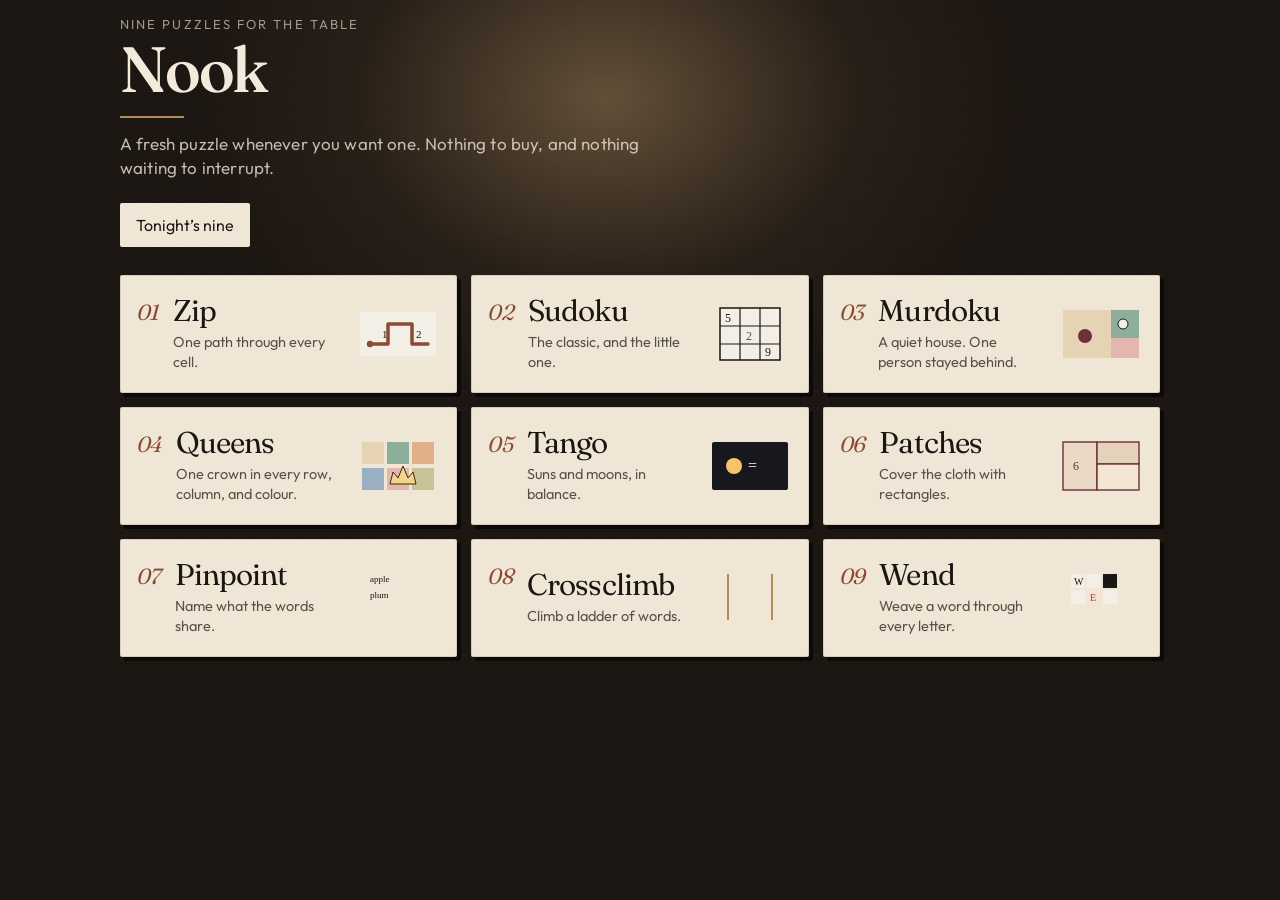
==== dev.html @ 35f4242f "Add Nook, nine puzzles on one page with nothing to buy. A family set made to replace ad-ridden games" ====
<!DOCTYPE html>
<html lang="en">
<head>
<meta charset="utf-8">
<meta name="viewport" content="width=device-width, initial-scale=1, viewport-fit=cover">
<meta name="theme-color" content="#1c1612">
<title>Nook</title>
<link rel="preconnect" href="https://fonts.googleapis.com">
<link rel="preconnect" href="https://fonts.gstatic.com" crossorigin>
<link href="https://fonts.googleapis.com/css2?family=Fraunces:ital,opsz,wght@0,9..144,500;0,9..144,620;1,9..144,500&family=Outfit:wght@380;500;640&display=swap" rel="stylesheet">
<link rel="stylesheet" href="ui/app.css">
</head>
<body>
<div id="app"></div>
<script src="engines/rng.js"></script>
<script src="engines/zip.js"></script>
<script src="engines/queens.js"></script>
<script src="engines/tango.js"></script>
<script src="engines/sudoku.js"></script>
<script src="engines/patches.js"></script>
<script src="engines/murdoku.js"></script>
<script src="engines/pinpoint.js"></script>
<script src="engines/crossclimb.js"></script>
<script src="engines/wend.js"></script>
<script src="ui/app.js"></script>
</body>
</html>
---- ui/app.css ----
:root {
  --ink: #1c1612;
  --paper: #efe6d6;
  --paper-2: #f4efe6;
  --brass: #b08d57;
  --copper: #8c4a32;
  --moss: #3e5c50;
  --wine: #6d3038;
  --rose: #9a3b32;
  --night: #16181e;
  --moon: #d9d6ea;
  --sun: #f0b45a;
  --lead: #1a1614;
  --cream: #f3eadc;
  --line: rgba(243, 234, 220, 0.28);
  --serif: Fraunces, "Iowan Old Style", Palatino, Georgia, serif;
  --sans: Outfit, "Avenir Next", "Segoe UI", sans-serif;
  color-scheme: dark;
}

* { box-sizing: border-box; }
html, body { margin: 0; min-height: 100%; }
body {
  background: var(--ink);
  color: var(--cream);
  font-family: var(--sans);
  font-weight: 380;
  letter-spacing: 0.01em;
}
body::before {
  content: "";
  position: fixed;
  inset: 0;
  pointer-events: none;
  opacity: 0.18;
  background-image: radial-gradient(rgba(243, 234, 220, 0.14) 0.6px, transparent 0.6px);
  background-size: 3px 3px;
}
button, summary { font: inherit; color: inherit; }
button {
  background: transparent;
  border: 0;
  cursor: pointer;
  min-height: 44px;
}
button:focus-visible, summary:focus-visible, .card:focus-visible {
  outline: 2px solid var(--brass);
  outline-offset: 3px;
}
#app { position: relative; z-index: 1; min-height: 100dvh; }

.home, .play, .summary {
  width: min(1080px, 100%);
  margin: 0 auto;
  padding: calc(28px + env(safe-area-inset-top)) 20px calc(28px + env(safe-area-inset-bottom));
}
.eyebrow {
  margin: 0 0 8px;
  font-size: 13px;
  letter-spacing: 0.16em;
  text-transform: uppercase;
  color: rgba(243, 234, 220, 0.62);
}
h1 {
  margin: 0;
  font-family: var(--serif);
  font-weight: 560;
  font-size: clamp(56px, 10vw, 92px);
  letter-spacing: -0.035em;
  line-height: 0.9;
}
.home { position: relative; }
.home::before {
  content: "";
  position: absolute;
  z-index: -1;
  top: -40px;
  left: 8%;
  width: 78%;
  height: 380px;
  pointer-events: none;
  height: 460px;
  background: radial-gradient(ellipse at 50% 30%, rgba(232, 190, 130, 0.34), rgba(176, 141, 87, 0.08) 42%, transparent 70%);
}
.home h1::after {
  content: "";
  display: block;
  width: 64px;
  height: 2px;
  margin-top: 18px;
  background: var(--brass);
}
.lede {
  max-width: 36rem;
  margin: 14px 0 0;
  font-size: 17px;
  line-height: 1.45;
  color: rgba(243, 234, 220, 0.78);
}
.table-actions { display: flex; gap: 10px; margin: 22px 0 8px; flex-wrap: wrap; }
.solid, .ghost {
  min-height: 44px;
  padding: 0 16px;
  border-radius: 2px;
}
.solid { background: var(--paper); color: var(--ink); }
.ghost { border: 1px solid var(--line); }

.cards {
  display: grid;
  gap: 14px;
  margin-top: 28px;
}
.card {
  display: grid;
  grid-template-columns: auto 1fr 88px;
  gap: 4px 14px;
  align-items: center;
  text-align: left;
  background: var(--paper);
  color: var(--ink);
  border: 1px solid rgba(28, 22, 18, 0.12);
  border-radius: 2px;
  box-shadow: 4px 4px 0 #0c0a08;
  padding: 16px 14px 16px 16px;
  min-height: 118px;
}
.card .idx {
  font-family: var(--serif);
  font-style: italic;
  font-size: 22px;
  color: var(--copper);
  letter-spacing: -0.03em;
  align-self: start;
  margin-top: 6px;
}
.card-copy { min-width: 0; }
.card .mini { width: 88px; height: 64px; }
.card-name {
  display: block;
  font-family: var(--serif);
  font-size: 30px;
  letter-spacing: -0.03em;
  line-height: 1;
}
.card-tag {
  display: block;
  margin-top: 6px;
  color: rgba(28, 22, 18, 0.72);
  font-size: 14.5px;
  line-height: 1.35;
}
.card:active { transform: translate(3px, 3px); box-shadow: 1px 1px 0 #0c0a08; }
@media (hover: hover) {
  .card:hover { transform: translate(3px, 3px); box-shadow: 1px 1px 0 #0c0a08; }
}
@media (min-width: 760px) {
  .cards { grid-template-columns: 1fr 1fr; }
}
@media (min-width: 900px) {
  .cards { grid-template-columns: 1fr 1fr 1fr; }
}

.mini-svg { width: 88px; height: 64px; display: block; }

.bar {
  display: grid;
  grid-template-columns: auto 1fr auto;
  gap: 8px 12px;
  align-items: center;
}
.back {
  grid-column: 1;
  grid-row: 1;
  padding: 0 2px;
  letter-spacing: 0.04em;
}
.titles { grid-column: 2; grid-row: 1; min-width: 0; }
.titles h1 { font-size: clamp(32px, 6vw, 44px); }
.status {
  margin: 4px 0 0;
  min-height: 1.3em;
  color: rgba(243, 234, 220, 0.78);
  font-size: 15px;
}
.clock {
  grid-column: 3;
  grid-row: 1;
  text-align: right;
  font-variant-numeric: tabular-nums;
  font-size: 18px;
}
.clock small {
  display: block;
  color: rgba(243, 234, 220, 0.55);
  font-size: 12px;
  letter-spacing: 0.08em;
  text-transform: uppercase;
}
.switch {
  grid-column: 1 / 3;
  grid-row: 2;
  display: flex;
  flex-wrap: wrap;
  gap: 2px;
  justify-content: flex-start;
  background: #2a241e;
  padding: 3px;
  border-radius: 999px;
  width: fit-content;
  max-width: 100%;
}
.diff-label {
  align-self: center;
  padding: 0 10px 0 8px;
  font-size: 11px;
  letter-spacing: 0.14em;
  text-transform: uppercase;
  color: rgba(243, 234, 220, 0.62);
}
.switch button {
  min-height: 44px;
  padding: 0 14px;
  border-radius: 999px;
  color: var(--cream);
}
.switch button.on { background: var(--brass); color: var(--ink); }
.seed {
  grid-column: 3;
  grid-row: 2;
  justify-self: end;
  max-width: 42vw;
  overflow: hidden;
  text-overflow: ellipsis;
  white-space: nowrap;
  min-height: 36px;
  padding: 0 10px;
  border-radius: 999px;
  border: 1px solid var(--line);
  font-variant-numeric: tabular-nums;
  letter-spacing: 0.02em;
}

.stage {
  position: relative;
  display: flex;
  flex-direction: column;
  align-items: center;
  gap: 16px;
  margin-top: 18px;
}
.stage::before {
  content: "";
  position: absolute;
  top: 10px;
  left: 50%;
  width: min(92vw, 760px);
  height: min(78vw, 640px);
  transform: translateX(-50%);
  background: radial-gradient(ellipse at center, rgba(232, 190, 130, 0.22), transparent 68%);
  z-index: 0;
  pointer-events: none;
}
.board-wrap, .side { position: relative; z-index: 1; width: min(92vw, calc(100dvh - 250px), 680px); }
.board {
  --n: 6;
  width: 100%;
  aspect-ratio: 1;
  display: grid;
  grid-template-columns: repeat(var(--n), 1fr);
  grid-template-rows: repeat(var(--n), 1fr);
  position: relative;
  touch-action: none;
  user-select: none;
  container-type: inline-size;
  border-radius: 2px;
}
.cell {
  position: relative;
  display: flex;
  align-items: center;
  justify-content: center;
  min-width: 0;
  min-height: 0;
  font-family: var(--serif);
  font-size: 16px;
  font-size: calc(92cqi / var(--n) * 0.42);
  line-height: 1;
}
.board.zip {
  background: var(--paper-2);
  color: var(--ink);
  border: 3px solid var(--lead);
  box-shadow: 0 22px 48px rgba(0, 0, 0, 0.38);
}
.board.zip .cell { background: var(--paper-2); box-shadow: inset 0 0 0 1px rgba(28, 22, 18, 0.16); }
.board.zip .cell.on-path { background: #f6e3d6; }
.board.zip .cell.start { box-shadow: inset 0 0 0 2px var(--copper); }
.num {
  position: relative;
  z-index: 2;
  display: grid;
  place-items: center;
  width: 62%;
  aspect-ratio: 1;
  border-radius: 50%;
  background: radial-gradient(circle at 40% 35%, #fffaf2, var(--paper-2) 62%);
  box-shadow: 0 1px 0 rgba(28, 22, 18, 0.28), inset 0 0 0 1px rgba(140, 74, 50, 0.45);
  font-weight: 560;
  color: var(--ink);
}
.wall-e, .wall-s { position: absolute; background: var(--lead); z-index: 3; pointer-events: none; }
.wall-e { right: -2px; top: 0; width: 4px; height: 100%; }
.wall-s { left: 0; bottom: -2px; height: 4px; width: 100%; }
.trace { position: absolute; inset: 0; width: 100%; height: 100%; z-index: 1; pointer-events: none; overflow: visible; }

.board.queens { gap: 3px; padding: 3px; background: var(--lead); color: var(--ink); box-shadow: 0 22px 48px rgba(0, 0, 0, 0.38); }
.board.murdoku { gap: 0; padding: 4px; background: var(--lead); color: var(--ink); box-shadow: 0 22px 48px rgba(0, 0, 0, 0.38); }
.board.murdoku .cell.room-e { box-shadow: inset -3px 0 0 var(--lead); }
.board.murdoku .cell.room-s { box-shadow: inset 0 -3px 0 var(--lead); }
.board.murdoku .cell.room-e.room-s { box-shadow: inset -3px -3px 0 var(--lead); }
.crown { width: 70%; height: auto; }
.dot { width: 7px; height: 7px; border-radius: 50%; background: var(--lead); opacity: 0.55; }
.cell.bad { outline: 3px solid var(--rose); outline-offset: -4px; }
.cell.sel { box-shadow: inset 0 0 0 2px var(--ink); }

.board.tango {
  background: var(--night);
  gap: 0;
  color: var(--cream);
  box-shadow: 0 0 0 1px rgba(176, 141, 87, 0.55), 0 22px 48px rgba(0, 0, 0, 0.38);
}
.board.tango .cell {
  background: radial-gradient(circle at 50% 40%, #2a3142, #141820 70%);
  box-shadow: inset 0 0 0 1px rgba(243, 234, 220, 0.14);
}
.board.tango .cell.given { background: radial-gradient(circle at 50% 40%, #1c2433, #0e1118 72%); }
.sun, .moon { width: 72%; height: 72%; display: block; overflow: visible; }
.given .sun, .given .moon { opacity: 1; }
.edge {
  position: absolute;
  z-index: 2;
  width: 26px;
  height: 26px;
  display: grid;
  place-items: center;
  color: #1c1612;
  font-family: var(--serif);
  font-size: 16px;
  font-weight: 560;
  line-height: 1;
  pointer-events: none;
  background: #f3e6c4;
  color: #1c1612;
  border: 0;
  box-shadow: 0 1px 0 #0c0a08;
  border-radius: 50%;
}
.edge.e { right: 0; top: 50%; transform: translate(50%, -50%); }
.edge.s { left: 50%; bottom: 0; transform: translate(-50%, 50%); }

.board.sudoku { background: var(--paper-2); border: 2px solid var(--ink); color: var(--ink); box-shadow: 0 22px 48px rgba(0, 0, 0, 0.38); }
.board.sudoku .cell {
  background: var(--paper-2);
  color: var(--moss);
  box-shadow: inset -1px -1px 0 rgba(28, 22, 18, 0.16);
}
.board.sudoku .cell.given { color: var(--ink); font-weight: 560; }
.board.sudoku .cell.same { background: #e7efe9; }
.board.sudoku .cell.box-r { box-shadow: inset -2px -1px 0 var(--ink); }
.board.sudoku .cell.box-b { box-shadow: inset -1px -2px 0 var(--ink); }
.board.sudoku .cell.box-r.box-b { box-shadow: inset -2px -2px 0 var(--ink); }
.notes {
  display: grid;
  grid-template-columns: repeat(3, 1fr);
  width: 86%;
  height: 86%;
  font-family: var(--sans);
  font-size: calc(70cqi / var(--n) * 0.16);
  color: #8a8175;
}
.notes.six { grid-template-rows: 1fr 1fr; }
.notes i { font-style: normal; text-align: center; }
.pad { display: grid; grid-template-columns: repeat(5, 1fr); gap: 6px; }
.pad button {
  background: #322b24;
  color: var(--cream);
  border: 1px solid rgba(243, 234, 220, 0.28);
  border-radius: 2px;
  font-family: var(--serif);
  font-size: 22px;
  min-height: 48px;
}
.pad button.on, .pad button.armed { background: var(--paper); color: var(--ink); }
.pad button.done { opacity: 0.38; }
.pad button.tool { font-family: var(--sans); font-size: 13px; letter-spacing: 0.06em; text-transform: uppercase; }

.board.patches {
  background-color: #e6d7c2;
  background-image: repeating-linear-gradient(90deg, transparent 0 8px, rgba(90, 62, 40, 0.06) 8px 9px), repeating-linear-gradient(0deg, transparent 0 8px, rgba(90, 62, 40, 0.05) 8px 9px);
  gap: 0;
  padding: 0;
  color: var(--ink);
  border: 3px solid var(--lead);
  box-shadow: 0 22px 48px rgba(0, 0, 0, 0.38);
}
.board.patches .cell { background: transparent; box-shadow: inset 0 0 0 1px rgba(28, 22, 18, 0.1); }
.board.patches .cell.seam-e { box-shadow: inset -2px 0 0 var(--wine); }
.board.patches .cell.seam-s { box-shadow: inset 0 -2px 0 var(--wine); }
.board.patches .cell.seam-e.seam-s { box-shadow: inset -2px -2px 0 var(--wine); }
.stitch { color: var(--wine); font-weight: 560; display: flex; flex-direction: column; align-items: center; gap: 2px; position: relative; z-index: 1; }
.glyph { width: 18px; height: 14px; border: 1.6px solid var(--wine); }
.glyph.tall { width: 11px; height: 20px; }
.glyph.wide { width: 22px; height: 11px; }
.glyph.diamond { width: 12px; height: 12px; border: 0; background: var(--wine); transform: rotate(45deg); }
.cell.preview { background: rgba(109, 48, 56, 0.16); }
.board.shake { animation: shake 180ms ease; }
@keyframes shake {
  0%, 100% { transform: translateX(0); }
  25% { transform: translateX(-4px); }
  75% { transform: translateX(4px); }
}

.room-name {
  position: absolute;
  left: 6px;
  top: 6px;
  font-family: var(--sans);
  font-size: 12px;
  letter-spacing: 0.12em;
  text-transform: uppercase;
  color: var(--ink);
  background: rgba(244, 239, 230, 0.72);
  padding: 2px 5px;
  pointer-events: none;
  z-index: 1;
}
.furn {
  position: absolute;
  right: 5px;
  bottom: 5px;
  display: flex;
  flex-direction: column;
  align-items: center;
  gap: 2px;
  z-index: 1;
  pointer-events: none;
}
.furn em {
  font-style: normal;
  font-family: var(--sans);
  font-size: 10px;
  letter-spacing: 0.04em;
  color: rgba(28, 22, 18, 0.78);
}
.furn i { display: block; }
.furn.plant i { width: 16px; height: 16px; border-radius: 50% 50% 45% 45%; background: var(--moss); }
.furn.table i, .furn.bookshelf i { width: 22px; height: 12px; background: #6d513c; }
.furn.bookshelf i { height: 18px; background: repeating-linear-gradient(#6d513c 0 3px, #efe6d6 3px 4px); }
.furn.statue i { width: 0; height: 0; border-left: 8px solid transparent; border-right: 8px solid transparent; border-bottom: 14px solid #8d8478; }
.furn.chair i, .furn.stool i { width: 14px; height: 14px; border: 1.5px solid #6d513c; }
.furn.armchair i, .furn.sofa i { width: 26px; height: 14px; border-radius: 7px 7px 2px 2px; background: #7d5a49; }
.furn.rug i { width: 28px; height: 14px; background: repeating-linear-gradient(90deg, #8c4a32 0 3px, #e6c27a 3px 6px); }
.token {
  width: 58%;
  height: 58%;
  border-radius: 50%;
  display: flex;
  align-items: center;
  justify-content: center;
  background: var(--paper);
  color: var(--ink);
  border: 1.5px solid var(--ink);
  font-size: calc(70cqi / var(--n) * 0.28);
  position: relative;
  z-index: 1;
}
.token.victim { background: var(--wine); color: var(--cream); border-color: var(--wine); }
.token.on { box-shadow: 0 0 0 2px var(--brass); }
.token.culprit { box-shadow: 0 0 0 2px #e6c27a; }
.token.bad { box-shadow: 0 0 0 2px var(--rose); }
.cell.lit { outline: 1px solid var(--brass); outline-offset: -3px; }
.side { display: flex; flex-direction: column; gap: 8px; }
.roster { display: flex; flex-wrap: wrap; gap: 6px; }
.roster button {
  min-height: 40px;
  padding: 0 10px;
  border: 1px solid var(--line);
  border-radius: 999px;
}
.roster button.on { background: var(--paper); color: var(--ink); }
.slips { display: flex; flex-direction: column; gap: 6px; max-height: 220px; overflow: auto; }
.slip {
  margin: 0;
  padding: 8px 10px;
  background: var(--paper);
  color: var(--ink);
  border-radius: 2px;
  font-family: var(--serif);
  font-style: italic;
  font-size: 16px;
  line-height: 1.35;
}
.slip.on { box-shadow: inset 3px 0 0 var(--copper); }
@media (min-width: 900px) {
  .stage.with-side { display: grid; grid-template-columns: min(calc(100dvh - 250px), 680px) minmax(240px, 300px); justify-content: center; align-items: center; }
  .stage.with-side .board-wrap, .stage.with-side .side { width: auto; }
  .slips { max-height: min(calc(100dvh - 250px), 680px); }
}

.dock {
  width: min(92vw, calc(100dvh - 250px), 680px);
  margin: 16px auto 0;
  display: flex;
  gap: 8px;
}
.dock button {
  flex: 1;
  border: 1px solid var(--line);
  border-radius: 2px;
  letter-spacing: 0.04em;
}
.dock button[aria-pressed="true"] { background: var(--paper); color: var(--ink); border-color: var(--paper); }
.rules { width: min(92vw, 560px); margin: 14px auto 0; color: rgba(243, 234, 220, 0.72); }
.rules summary { cursor: pointer; letter-spacing: 0.08em; text-transform: uppercase; font-size: 12px; }
.rules p { font-size: 15px; line-height: 1.45; }
.toast {
  position: fixed;
  left: 50%;
  bottom: calc(18px + env(safe-area-inset-bottom));
  transform: translateX(-50%);
  background: var(--paper);
  color: var(--ink);
  padding: 10px 14px;
  border-radius: 2px;
  z-index: 5;
}
.summary ol { list-style: none; padding: 0; margin: 24px 0; max-width: 420px; }
.summary li {
  display: flex;
  justify-content: space-between;
  gap: 16px;
  padding: 12px 0;
  border-bottom: 1px solid var(--line);
  font-family: var(--serif);
  font-size: 28px;
}
.summary li span { font-family: var(--sans); font-variant-numeric: tabular-nums; font-size: 18px; align-self: center; }
.stage.solved .board { filter: saturate(1.04) brightness(1.05); }

.board.wend {
  background: #2a211c;
  color: var(--ink);
  gap: 4px;
  padding: 8px;
  border: 3px solid #3a2c24;
  box-shadow: 0 22px 48px rgba(0, 0, 0, 0.38), inset 0 0 0 1px rgba(176, 141, 87, 0.35);
}
.board.wend .cell {
  background:
    radial-gradient(circle at 30% 25%, rgba(255, 250, 242, 0.7), transparent 42%),
    var(--paper-2);
  border-radius: 2px;
  box-shadow: 1px 2px 0 rgba(12, 10, 8, 0.35);
}
.board.wend .cell.wall {
  background:
    repeating-linear-gradient(90deg, #241c17 0 7px, #1a1410 7px 8px);
  box-shadow: inset 0 0 0 1px rgba(0, 0, 0, 0.4);
}
.board.wend .cell.on-path { background: #f6e3d6; }
.board.wend .cell.locked { background: #e7efe9; }
.board.wend .letter { font-weight: 560; text-transform: uppercase; }
.board.wend .cell.locked .letter { color: var(--moss); }
.blanks {
  display: flex;
  flex-wrap: wrap;
  gap: 8px;
  justify-content: center;
  margin: 12px 0 0;
  padding: 0;
  list-style: none;
}
.blanks li {
  min-height: 36px;
  padding: 8px 10px;
  background: var(--paper);
  color: var(--ink);
  border-radius: 2px;
  letter-spacing: 0.18em;
  font-family: var(--serif);
}
.blanks li.in { letter-spacing: 0.08em; color: var(--moss); }

.sheet {
  width: min(92vw, 560px);
  margin: 0 auto;
}
.clues, .rungs { list-style: none; margin: 0; padding: 0; display: grid; gap: 8px; }
.clues li, .rung {
  display: flex;
  align-items: center;
  gap: 12px;
  min-height: 56px;
  padding: 8px 14px;
  background: var(--paper);
  color: var(--ink);
  border-radius: 2px;
  box-shadow: 4px 4px 0 #0c0a08;
}
.clues li span, .rung em {
  color: rgba(28, 22, 18, 0.62);
  font-style: italic;
  font-family: var(--serif);
}
.clues li { font-family: var(--serif); font-size: 28px; letter-spacing: -0.03em; }
.clues li.hid { color: rgba(28, 22, 18, 0.28); }
.guess, .ends { display: grid; gap: 8px; margin-top: 12px; }
.guess { grid-template-columns: 1fr auto; }
.sheet input {
  width: 100%;
  min-height: 48px;
  border: 0;
  border-radius: 2px;
  background: #fffaf2;
  color: var(--ink);
  font: 500 17px/1 var(--serif);
  padding: 0 12px;
}
.rung { padding: 8px; }
.rung label { flex: 1; display: grid; gap: 2px; min-width: 0; }
.rung input { text-transform: lowercase; letter-spacing: 0.22em; }
.rung em { font-size: 14px; letter-spacing: 0; }
.rung button {
  width: 48px;
  min-height: 48px;
  background: #2a241e;
  color: var(--cream);
  border-radius: 2px;
}
.rung.hit { box-shadow: inset 4px 0 0 var(--moss), 4px 4px 0 #0c0a08; }
.end-clue {
  margin: 0 0 10px;
  font-family: var(--serif);
  font-style: italic;
  font-size: 22px;
}
.sheet.shake { animation: shake 180ms ease; }
.stage.word { display: block; }

@media (max-width: 720px) {
  .switch { grid-column: 1 / -1; grid-row: 2; width: 100%; }
  .diff-label { display: none; }
  .switch button { flex: 1; padding: 0 8px; }
  .seed { grid-column: 1 / -1; grid-row: 3; justify-self: start; max-width: 100%; }
  .clues li { font-size: 22px; }
}

@media (pointer: coarse) {
  button { min-height: 48px; }
}

@media (min-width: 768px) and (max-width: 1180px) {
  .home, .play, .summary { padding-left: 28px; padding-right: 28px; }
  .home::before { height: 520px; left: 18%; width: 64%; }
  .board-wrap, .side, .dock { width: min(78vw, calc(100dvh - 280px), 640px); }
}

@media (min-width: 768px) and (orientation: landscape) and (max-height: 900px) {
  .home, .play, .summary { padding-top: 16px; padding-bottom: 16px; }
  h1 { font-size: 64px; }
  .titles h1 { font-size: 32px; }
  .board-wrap, .side, .dock { width: min(62vh, 520px); }
  .stage.with-side { grid-template-columns: min(58vh, 480px) minmax(220px, 280px); }
  .sheet { width: min(680px, 72vw); }
}

@media (prefers-reduced-motion: reduce) {
  *, *::before, *::after {
    animation: none !important;
    transition: none !important;
  }
}
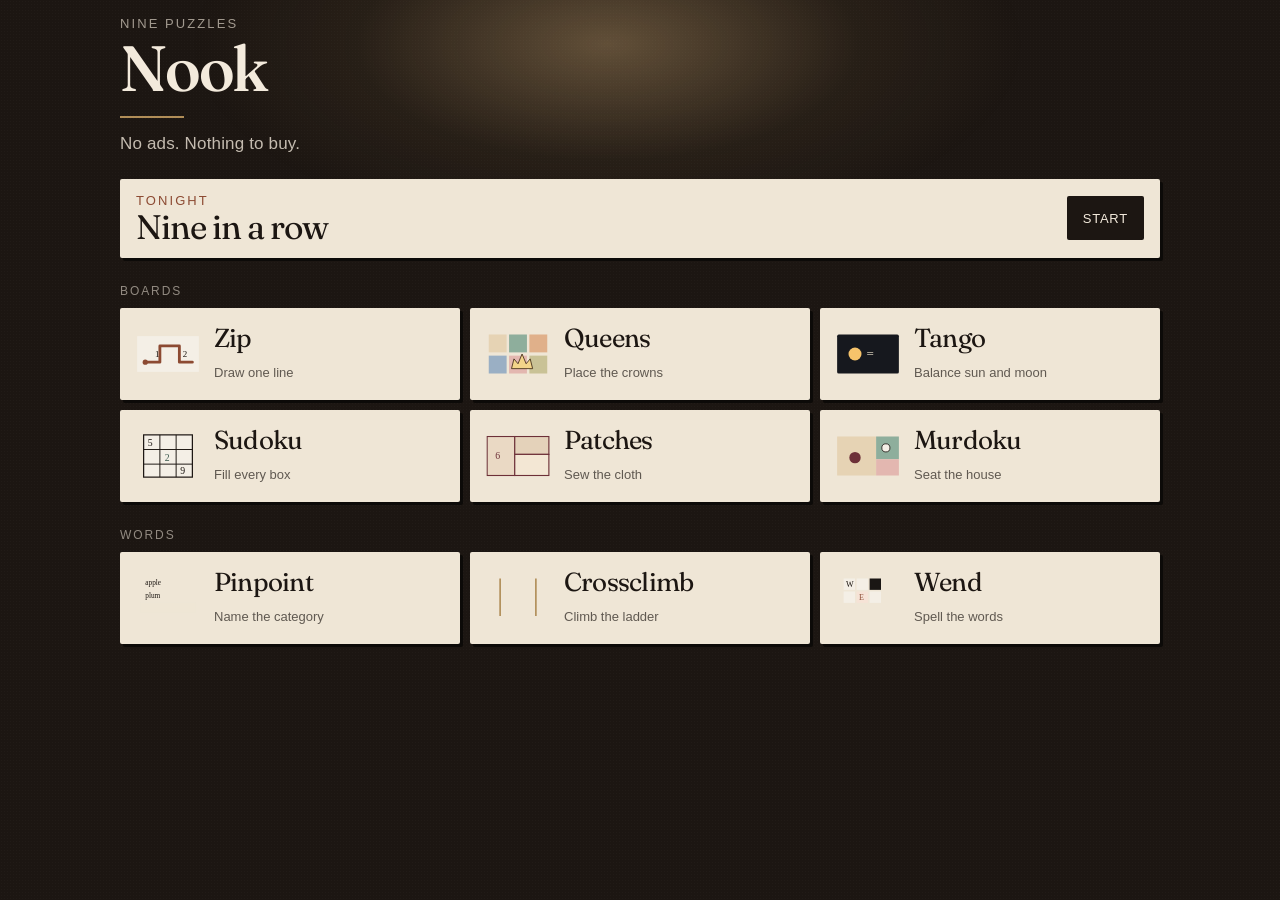
==== commit dee477b6: "Make the shelf easier to choose from, and keep a half-finished puzzle. Drawing a line no longer redr" ====
--- a/dev.html
+++ b/dev.html
@@ -7,7 +7,7 @@
 <title>Nook</title>
 <link rel="preconnect" href="https://fonts.googleapis.com">
 <link rel="preconnect" href="https://fonts.gstatic.com" crossorigin>
-<link href="https://fonts.googleapis.com/css2?family=Fraunces:ital,opsz,wght@0,9..144,500;0,9..144,620;1,9..144,500&family=Outfit:wght@380;500;640&display=swap" rel="stylesheet">
+<link href="https://fonts.googleapis.com/css2?family=Fraunces:ital,opsz,wght@0,9..144,560;0,9..144,620;1,9..144,560&display=swap" rel="stylesheet">
 <link rel="stylesheet" href="ui/app.css">
 </head>
 <body>
--- a/ui/app.css
+++ b/ui/app.css
@@ -14,7 +14,7 @@
   --cream: #f3eadc;
   --line: rgba(243, 234, 220, 0.28);
   --serif: Fraunces, "Iowan Old Style", Palatino, Georgia, serif;
-  --sans: Outfit, "Avenir Next", "Segoe UI", sans-serif;
+  --sans: "Avenir Next", "Segoe UI", sans-serif;
   color-scheme: dark;
 }
 
@@ -24,7 +24,7 @@
   background: var(--ink);
   color: var(--cream);
   font-family: var(--sans);
-  font-weight: 380;
+  font-weight: 400;
   letter-spacing: 0.01em;
 }
 body::before {
@@ -42,8 +42,9 @@
   border: 0;
   cursor: pointer;
   min-height: 44px;
-}
-button:focus-visible, summary:focus-visible, .card:focus-visible {
+  touch-action: manipulation;
+}
+button:focus-visible, summary:focus-visible, .tile:focus-visible, .tonight:focus-visible {
   outline: 2px solid var(--brass);
   outline-offset: 3px;
 }
@@ -65,9 +66,9 @@
   margin: 0;
   font-family: var(--serif);
   font-weight: 560;
-  font-size: clamp(56px, 10vw, 92px);
+  font-size: clamp(44px, 8vw, 72px);
   letter-spacing: -0.035em;
-  line-height: 0.9;
+  line-height: 0.92;
 }
 .home { position: relative; }
 .home::before {
@@ -77,9 +78,8 @@
   top: -40px;
   left: 8%;
   width: 78%;
-  height: 380px;
+  height: 280px;
   pointer-events: none;
-  height: 460px;
   background: radial-gradient(ellipse at 50% 30%, rgba(232, 190, 130, 0.34), rgba(176, 141, 87, 0.08) 42%, transparent 70%);
 }
 .home h1::after {
@@ -97,7 +97,6 @@
   line-height: 1.45;
   color: rgba(243, 234, 220, 0.78);
 }
-.table-actions { display: flex; gap: 10px; margin: 22px 0 8px; flex-wrap: wrap; }
 .solid, .ghost {
   min-height: 44px;
   padding: 0 16px;
@@ -106,62 +105,123 @@
 .solid { background: var(--paper); color: var(--ink); }
 .ghost { border: 1px solid var(--line); }
 
-.cards {
-  display: grid;
-  gap: 14px;
-  margin-top: 28px;
-}
-.card {
-  display: grid;
-  grid-template-columns: auto 1fr 88px;
-  gap: 4px 14px;
+.tonight {
+  display: flex;
   align-items: center;
+  justify-content: space-between;
+  gap: 16px;
+  width: 100%;
+  margin-top: 22px;
+  padding: 14px 16px;
   text-align: left;
   background: var(--paper);
   color: var(--ink);
-  border: 1px solid rgba(28, 22, 18, 0.12);
-  border-radius: 2px;
-  box-shadow: 4px 4px 0 #0c0a08;
-  padding: 16px 14px 16px 16px;
-  min-height: 118px;
-}
-.card .idx {
-  font-family: var(--serif);
-  font-style: italic;
-  font-size: 22px;
-  color: var(--copper);
-  letter-spacing: -0.03em;
-  align-self: start;
-  margin-top: 6px;
-}
-.card-copy { min-width: 0; }
-.card .mini { width: 88px; height: 64px; }
-.card-name {
-  display: block;
-  font-family: var(--serif);
-  font-size: 30px;
+  border-radius: 2px;
+  box-shadow: 3px 3px 0 #0c0a08;
+}
+.tonight .eyebrow { color: var(--copper); margin: 0; }
+.tonight-copy { display: grid; gap: 2px; }
+.tonight-title {
+  font-family: var(--serif);
+  font-size: clamp(26px, 4vw, 34px);
   letter-spacing: -0.03em;
   line-height: 1;
 }
-.card-tag {
-  display: block;
-  margin-top: 6px;
-  color: rgba(28, 22, 18, 0.72);
-  font-size: 14.5px;
-  line-height: 1.35;
-}
-.card:active { transform: translate(3px, 3px); box-shadow: 1px 1px 0 #0c0a08; }
+.tonight-go {
+  flex: none;
+  min-height: 44px;
+  padding: 0 16px;
+  display: grid;
+  place-items: center;
+  background: var(--ink);
+  color: var(--cream);
+  border-radius: 2px;
+  letter-spacing: 0.06em;
+  text-transform: uppercase;
+  font-size: 13px;
+}
+.shelf-block { margin-top: 26px; }
+.shelf-block h2 {
+  margin: 0 0 10px;
+  font-family: var(--sans);
+  font-size: 12px;
+  font-weight: 500;
+  letter-spacing: 0.16em;
+  text-transform: uppercase;
+  color: rgba(243, 234, 220, 0.55);
+}
+.shelf {
+  display: grid;
+  grid-template-columns: minmax(0, 1fr) minmax(0, 1fr);
+  gap: 10px;
+}
+.tile-wrap { position: relative; min-width: 0; }
+.tile {
+  display: grid;
+  grid-template-columns: 56px 1fr;
+  grid-template-rows: auto auto;
+  column-gap: 10px;
+  row-gap: 2px;
+  align-items: center;
+  width: 100%;
+  min-width: 0;
+  min-height: 76px;
+  padding: 12px;
+  text-align: left;
+  background: var(--paper);
+  color: var(--ink);
+  border-radius: 2px;
+  box-shadow: 3px 3px 0 #0c0a08;
+}
+.tile-wrap.paused .tile { box-shadow: 3px 3px 0 var(--copper); padding-right: 54px; }
+.mark { grid-row: 1 / span 2; width: 56px; height: 40px; }
+.tile-name {
+  min-width: 0;
+  font-family: var(--serif);
+  font-size: 22px;
+  letter-spacing: -0.03em;
+  line-height: 1.05;
+}
+.tile-how {
+  color: rgba(28, 22, 18, 0.68);
+  font-size: 13px;
+  line-height: 1.3;
+}
+.tile-best {
+  position: absolute;
+  right: 10px;
+  bottom: 8px;
+  font-variant-numeric: tabular-nums;
+  font-size: 12px;
+  letter-spacing: 0.04em;
+  color: rgba(28, 22, 18, 0.5);
+}
+.fresh {
+  position: absolute;
+  z-index: 1;
+  top: 6px;
+  right: 6px;
+  min-height: 32px;
+  padding: 0 8px;
+  color: var(--copper);
+  font-size: 12px;
+  letter-spacing: 0.08em;
+  text-transform: uppercase;
+}
+.tile:active, .tonight:active { transform: translate(2px, 2px); box-shadow: 1px 1px 0 #0c0a08; }
 @media (hover: hover) {
-  .card:hover { transform: translate(3px, 3px); box-shadow: 1px 1px 0 #0c0a08; }
-}
-@media (min-width: 760px) {
-  .cards { grid-template-columns: 1fr 1fr; }
+  .tile:hover, .tonight:hover { transform: translateY(-2px); }
+  .tile:hover { box-shadow: 3px 5px 0 #0c0a08; }
+  .tonight:hover { box-shadow: 3px 5px 0 #0c0a08; }
+  .tile-wrap.paused .tile:hover { box-shadow: 3px 5px 0 var(--copper); }
 }
 @media (min-width: 900px) {
-  .cards { grid-template-columns: 1fr 1fr 1fr; }
-}
-
-.mini-svg { width: 88px; height: 64px; display: block; }
+  .shelf { grid-template-columns: minmax(0, 1fr) minmax(0, 1fr) minmax(0, 1fr); }
+  .tile { grid-template-columns: 72px 1fr; min-height: 92px; }
+  .mark, .tile .mini-svg { width: 72px; height: 52px; }
+  .tile-name { font-size: 26px; }
+}
+.mini-svg { width: 56px; height: 40px; display: block; }
 
 .bar {
   display: grid;
@@ -287,6 +347,10 @@
   font-size: calc(92cqi / var(--n) * 0.42);
   line-height: 1;
 }
+.board.pending {
+  background: rgba(243, 234, 220, 0.05);
+  box-shadow: inset 0 0 0 1px rgba(243, 234, 220, 0.16);
+}
 .board.zip {
   background: var(--paper-2);
   color: var(--ink);
@@ -509,10 +573,15 @@
 }
 
 .dock {
+  position: sticky;
+  bottom: 0;
+  z-index: 3;
   width: min(92vw, calc(100dvh - 250px), 680px);
   margin: 16px auto 0;
   display: flex;
   gap: 8px;
+  padding: 8px 0 calc(8px + env(safe-area-inset-bottom));
+  background: var(--ink);
 }
 .dock button {
   flex: 1;
@@ -527,7 +596,7 @@
 .toast {
   position: fixed;
   left: 50%;
-  bottom: calc(18px + env(safe-area-inset-bottom));
+  bottom: calc(76px + env(safe-area-inset-bottom));
   transform: translateX(-50%);
   background: var(--paper);
   color: var(--ink);
@@ -649,11 +718,32 @@
 .stage.word { display: block; }
 
 @media (max-width: 720px) {
-  .switch { grid-column: 1 / -1; grid-row: 2; width: 100%; }
+  .switch { grid-column: 1 / 3; grid-row: 2; width: auto; }
   .diff-label { display: none; }
   .switch button { flex: 1; padding: 0 8px; }
-  .seed { grid-column: 1 / -1; grid-row: 3; justify-self: start; max-width: 100%; }
+  .seed { grid-column: 3; grid-row: 2; max-width: none; }
   .clues li { font-size: 22px; }
+  .home { padding-top: calc(16px + env(safe-area-inset-top)); }
+  .lede { font-size: 15px; }
+  .tonight { margin-top: 14px; padding: 12px 12px 12px 14px; }
+  .tonight-title { font-size: 24px; }
+  .shelf-block { margin-top: 16px; }
+  .tile { grid-template-columns: 48px 1fr; column-gap: 8px; padding: 11px; min-height: 74px; }
+  .mark, .tile .mini-svg { width: 48px; height: 36px; }
+  .tile-name { font-size: 16px; letter-spacing: -0.045em; }
+  .play {
+    min-height: 100dvh;
+    padding-bottom: calc(84px + env(safe-area-inset-bottom));
+  }
+  .dock {
+    position: fixed;
+    left: 0;
+    right: 0;
+    bottom: 0;
+    width: auto;
+    margin: 0;
+    padding: 8px 16px calc(8px + env(safe-area-inset-bottom));
+  }
 }
 
 @media (pointer: coarse) {
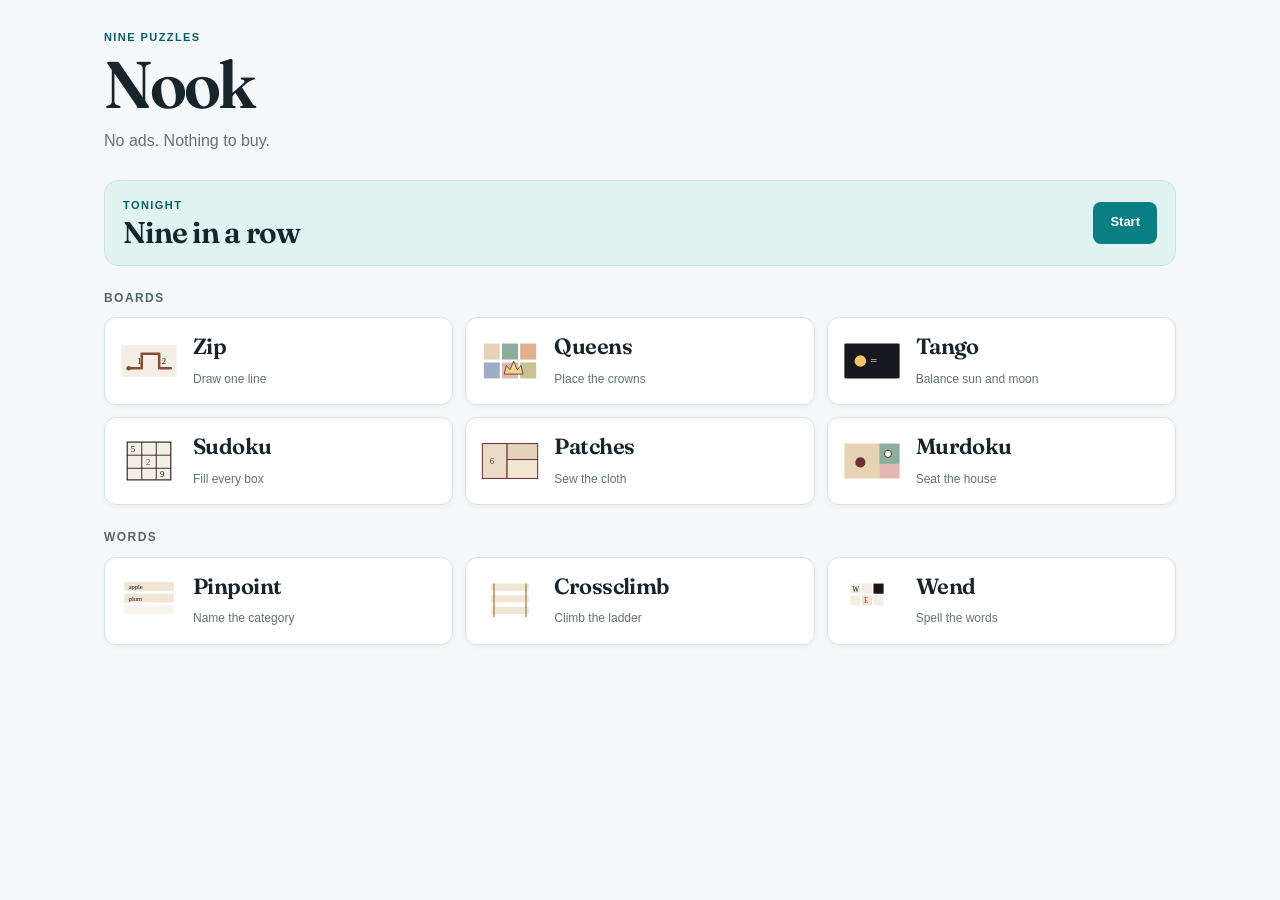
==== commit 530cba02: "Repair Nook game rules, difficulty, and play interface" ====
--- a/dev.html
+++ b/dev.html
@@ -3,7 +3,7 @@
 <head>
 <meta charset="utf-8">
 <meta name="viewport" content="width=device-width, initial-scale=1, viewport-fit=cover">
-<meta name="theme-color" content="#1c1612">
+<meta name="theme-color" content="#f5f8f8">
 <title>Nook</title>
 <link rel="preconnect" href="https://fonts.googleapis.com">
 <link rel="preconnect" href="https://fonts.gstatic.com" crossorigin>
--- a/ui/app.css
+++ b/ui/app.css
@@ -1,773 +1,195 @@
 :root {
-  --ink: #1c1612;
-  --paper: #efe6d6;
-  --paper-2: #f4efe6;
-  --brass: #b08d57;
-  --copper: #8c4a32;
-  --moss: #3e5c50;
-  --wine: #6d3038;
-  --rose: #9a3b32;
-  --night: #16181e;
-  --moon: #d9d6ea;
-  --sun: #f0b45a;
-  --lead: #1a1614;
-  --cream: #f3eadc;
-  --line: rgba(243, 234, 220, 0.28);
-  --serif: Fraunces, "Iowan Old Style", Palatino, Georgia, serif;
+  --ink: #17242b;
+  --muted: #62727a;
+  --paper: #fff;
+  --canvas: #f5f8f8;
+  --line: #d9e2e3;
+  --teal: #087f82;
+  --teal-dark: #075e64;
+  --teal-pale: #e1f3f1;
+  --blue-pale: #e8effa;
+  --rose: #b64953;
+  --serif: Fraunces, "Iowan Old Style", Georgia, serif;
   --sans: "Avenir Next", "Segoe UI", sans-serif;
-  color-scheme: dark;
+  color-scheme: light;
 }
-
 * { box-sizing: border-box; }
 html, body { margin: 0; min-height: 100%; }
-body {
-  background: var(--ink);
-  color: var(--cream);
-  font-family: var(--sans);
-  font-weight: 400;
-  letter-spacing: 0.01em;
+body { background: var(--canvas); color: var(--ink); font: 400 15px/1.45 var(--sans); }
+button, input, summary { font: inherit; color: inherit; }
+button { cursor: pointer; touch-action: manipulation; background: transparent; border: 0; }
+button:disabled { cursor: default; opacity: .45; }
+.cell { cursor: pointer; }
+.cell:focus-visible { z-index: 4; outline: 3px solid #075e64; outline-offset: -3px; }
+button:focus-visible, summary:focus-visible, input:focus-visible, .tile:focus-visible, .tonight:focus-visible {
+  outline: 3px solid #168ca0; outline-offset: 3px;
 }
-body::before {
-  content: "";
-  position: fixed;
-  inset: 0;
-  pointer-events: none;
-  opacity: 0.18;
-  background-image: radial-gradient(rgba(243, 234, 220, 0.14) 0.6px, transparent 0.6px);
-  background-size: 3px 3px;
+#app { min-height: 100dvh; }
+.home, .play, .summary { width: min(1120px, 100%); margin: 0 auto; padding: max(24px, env(safe-area-inset-top)) 24px max(28px, env(safe-area-inset-bottom)); }
+.eyebrow { margin: 0 0 6px; color: var(--teal-dark); font-size: 11px; font-weight: 700; letter-spacing: .13em; text-transform: uppercase; }
+h1 { margin: 0; font: 620 clamp(40px, 7vw, 66px)/.98 var(--serif); letter-spacing: -.045em; }
+.lede { max-width: 36rem; margin: 12px 0 0; color: var(--muted); font-size: 16px; }
+.home .mast { padding: 6px 0 10px; }
+.solid, .ghost { min-height: 44px; padding: 0 16px; border: 1px solid var(--teal); border-radius: 9px; font-weight: 650; }
+.solid { background: var(--teal); color: white; }
+.ghost { background: white; color: var(--ink); border-color: var(--line); }
+.tonight { display: flex; width: 100%; min-height: 86px; margin-top: 18px; padding: 15px 18px; align-items: center; justify-content: space-between; gap: 12px; text-align: left; border: 1px solid #c9e3e1; border-radius: 14px; background: var(--teal-pale); color: var(--ink); }
+.tonight .eyebrow { margin: 0; }
+.tonight-copy { display: grid; gap: 3px; }
+.tonight-title { font: 620 clamp(23px, 4vw, 30px)/1.05 var(--serif); letter-spacing: -.025em; }
+.tonight-go { display: grid; min-height: 42px; padding: 0 17px; place-items: center; border-radius: 8px; background: var(--teal); color: white; font-size: 13px; font-weight: 700; }
+.shelf-block { margin-top: 24px; }
+.shelf-block h2 { margin: 0 0 10px; color: #52666e; font-size: 12px; font-weight: 700; letter-spacing: .12em; text-transform: uppercase; }
+.shelf { display: grid; grid-template-columns: repeat(3, minmax(0, 1fr)); gap: 12px; }
+.tile-wrap { position: relative; min-width: 0; }
+.tile { display: grid; grid-template-columns: 64px minmax(0,1fr); grid-template-rows: auto auto; align-items: center; column-gap: 12px; row-gap: 3px; width: 100%; min-height: 88px; padding: 12px; text-align: left; border: 1px solid var(--line); border-radius: 12px; background: var(--paper); color: var(--ink); box-shadow: 0 2px 5px #17242b0a; transition: border-color .15s, box-shadow .15s, transform .15s; }
+.tile-wrap.paused .tile { padding-right: 52px; border-color: #91cbc7; }
+.mark { grid-row: 1 / span 2; width: 64px; height: 48px; display: grid; place-items: center; }
+.mini-svg { display: block; width: 64px; height: 48px; }
+.tile-name { min-width: 0; font: 620 22px/1.05 var(--serif); letter-spacing: -.025em; }
+.tile-how { color: var(--muted); font-size: 12px; line-height: 1.3; }
+.tile-best { display: inline-block; margin-left: 5px; color: var(--teal-dark); font-size: 11px; font-variant-numeric: tabular-nums; }
+.fresh { position: absolute; z-index: 1; top: 4px; right: 5px; min-height: 34px; padding: 0 8px; color: var(--teal-dark); font-size: 11px; font-weight: 700; text-transform: uppercase; }
+.tile:active, .tonight:active { transform: translateY(1px); }
+@media (hover:hover) { .tile:hover, .tonight:hover { transform: translateY(-2px); border-color: #9bc9c7; box-shadow: 0 5px 14px #17242b12; } }
+
+.bar { display: grid; grid-template-columns: auto minmax(0,1fr) auto; gap: 8px 14px; align-items: center; padding-bottom: 14px; border-bottom: 1px solid var(--line); }
+.back { min-height: 40px; padding: 0 9px 0 0; color: var(--teal-dark); font-weight: 650; }
+.titles { grid-column: 2; grid-row: 1; min-width: 0; }
+.titles h1 { font-size: clamp(28px, 5vw, 38px); }
+.status { min-height: 1.3em; margin: 4px 0 0; color: var(--muted); font-size: 13px; }
+.clock { grid-column: 3; grid-row: 1; text-align: right; font-size: 18px; font-variant-numeric: tabular-nums; font-weight: 650; }
+.clock small { display: block; color: var(--muted); font-size: 10px; font-weight: 500; letter-spacing: .04em; }
+.switch { grid-column: 1 / 3; grid-row: 2; display: flex; width: fit-content; max-width: 100%; flex-wrap: wrap; gap: 3px; align-items: center; padding: 3px; border: 1px solid var(--line); border-radius: 10px; background: white; }
+.diff-label { padding: 0 8px 0 6px; color: var(--muted); font-size: 10px; font-weight: 700; letter-spacing: .08em; text-transform: uppercase; }
+.switch button { min-height: 36px; padding: 0 12px; border-radius: 7px; color: #52666e; font-size: 13px; }
+.switch button.on { background: var(--teal); color: white; }
+.seed { grid-column: 3; grid-row: 2; justify-self: end; min-height: 36px; max-width: 42vw; overflow: hidden; padding: 0 11px; text-overflow: ellipsis; white-space: nowrap; border: 1px solid var(--line); border-radius: 8px; background: white; color: var(--teal-dark); font-size: 12px; font-weight: 650; }
+.game-intro { max-width: 52rem; margin: 13px auto 0; color: #52666e; font-size: 14px; }
+.difficulty-note { max-width: 52rem; margin: 8px auto 0; color: var(--muted); font-size: 13px; line-height: 1.4; }
+.progress-line { width: min(100%, 520px); margin: 12px auto 0; color: var(--teal-dark); font-size: 12px; font-weight: 650; }
+.stage { display: flex; flex-direction: column; align-items: center; gap: 18px; margin: 14px auto 0; }
+.board-wrap, .side { position: relative; width: min(100%, 480px); }
+.board { --n: 6; position: relative; display: grid; width: 100%; aspect-ratio: 1; grid-template-columns: repeat(var(--n), minmax(0,1fr)); grid-template-rows: repeat(var(--n), minmax(0,1fr)); overflow: visible; container-type: inline-size; touch-action: none; user-select: none; }
+.cell { position: relative; display: flex; min-width: 0; min-height: 0; align-items: center; justify-content: center; font: 560 16px/1 var(--serif); font-size: calc(90cqi / var(--n) * .42); }
+.board.pending { background: #edf2f2; border: 1px solid var(--line); border-radius: 12px; }
+.board.zip, .board.sudoku, .board.queens, .board.tango, .board.patches, .board.murdoku, .board.wend { overflow: hidden; border: 1px solid #52666e; border-radius: 9px; background: white; box-shadow: 0 5px 18px #17242b12; }
+.board.zip { color: var(--ink); }
+.board.zip .trace .line path:first-child { stroke: #075e64; }
+.board.zip .trace .line path:nth-child(2) { stroke: #34a8a2; }
+.board.zip .trace .line circle { fill: #fff; }
+.board.zip .trace .marks circle { fill: #fff; stroke: #087f82; }
+.board.zip .trace .marks text { fill: #17242b; }
+.board.zip .cell { background: #fff; box-shadow: inset -1px -1px 0 #ced8da; }
+.board.zip .cell.on-path { background: #bde9e4; }
+.board.zip .cell.start { box-shadow: inset 0 0 0 3px var(--teal); }
+.num { position: relative; z-index: 2; display: grid; width: 58%; aspect-ratio: 1; place-items: center; border: 2px solid var(--teal); border-radius: 50%; background: white; color: var(--teal-dark); font: 700 .75em/1 var(--sans); }
+.wall-e, .wall-s { position: absolute; z-index: 3; background: #253940; pointer-events: none; }
+.wall-e { top: 0; right: -2px; width: 4px; height: 100%; }.wall-s { bottom: -2px; left: 0; width: 100%; height: 4px; }
+.trace { position: absolute; z-index: 1; inset: 0; width: 100%; height: 100%; overflow: visible; pointer-events: none; }
+.board.queens { gap: 2px; padding: 2px; background: #43545b; }
+.board.queens .cell-fill { position: absolute; z-index: 0; inset: 0; opacity: .7; }
+.board.queens .cell { background: #f6f9f9; }
+.crown { position: relative; z-index: 1; width: 70%; height: auto; }
+.dot { position: relative; z-index: 1; width: 8px; height: 8px; border-radius: 50%; background: #344c55; }
+.cell.bad { outline: 3px solid var(--rose); outline-offset: -4px; }
+.cell.sel { box-shadow: inset 0 0 0 3px var(--teal); }
+.board.sudoku .cell.sel { outline: 2px solid var(--teal); outline-offset: -3px; }
+.board.sudoku .cell.sel.bad { outline-color: var(--rose); }
+.board.tango { gap: 2px; padding: 3px; background: #64757b; }
+.board.tango .cell { background: #fff; box-shadow: inset 0 0 0 1px #dbe3e4; }
+.board.tango .cell.given { background: #e5eff0; box-shadow: inset 0 0 0 2px #91a9ad; }
+.board.tango .moon path { fill: #635982; stroke: #44395e; }
+.board.tango .sun g { stroke: #a86a22; }
+.board.tango .sun circle { fill: #f0b84a; stroke: #8b5b14; }
+.sun, .moon { display: block; width: 66%; height: 66%; overflow: visible; }
+.edge { position: absolute; z-index: 3; display: grid; width: clamp(20px, 5.4cqi, 28px); height: clamp(20px, 5.4cqi, 28px); place-items: center; border: 1px solid #9bb7ba; border-radius: 50%; background: #fff; color: #145f67; box-shadow: 0 1px 4px #17242b22; font: 700 14px/1 var(--sans); pointer-events: none; }
+.edge.e { top: 50%; right: -1px; transform: translate(50%,-50%); }.edge.s { bottom: -1px; left: 50%; transform: translate(-50%,50%); }
+.board.sudoku { color: var(--ink); }
+.board.sudoku .cell { background: white; color: #087f82; box-shadow: inset -1px -1px 0 #d8e1e2; }
+.board.sudoku .cell.given { color: #26373e; font-weight: 700; }
+.board.sudoku .cell.same { background: #e5f4f2; }
+.board.sudoku .cell.box-r { box-shadow: inset -2px -1px 0 #52666e; }.board.sudoku .cell.box-b { box-shadow: inset -1px -2px 0 #52666e; }.board.sudoku .cell.box-r.box-b { box-shadow: inset -2px -2px 0 #52666e; }
+.notes { display: grid; width: 88%; height: 88%; grid-template-columns: repeat(3,1fr); color: #77868c; font: 500 calc(70cqi / var(--n) * .16)/1 var(--sans); }.notes.six { grid-template-rows: 1fr 1fr; }.notes i { text-align: center; font-style: normal; }
+.pad { display: grid; grid-template-columns: repeat(5,minmax(0,1fr)); gap: 7px; }
+.pad button { min-height: 46px; border: 1px solid var(--line); border-radius: 9px; background: white; color: var(--ink); font: 620 20px/1 var(--serif); }
+.pad button.on, .pad button.armed { border-color: var(--teal); background: var(--teal); color: white; }.pad button.done { opacity: .45; }.pad button.tool { font: 650 11px/1 var(--sans); letter-spacing: .04em; text-transform: uppercase; }
+.pad button.tool:last-child { grid-column: 3; }
+.board.patches { background: #f5f8f8; color: var(--ink); }
+.board.patches .cell { background: #f7f9f9; box-shadow: inset 0 0 0 1px #dce5e5; }
+.board.patches .cell.seam-e { box-shadow: inset -2px 0 0 #52666e; }.board.patches .cell.seam-s { box-shadow: inset 0 -2px 0 #52666e; }.board.patches .cell.seam-e.seam-s { box-shadow: inset -2px -2px 0 #52666e; }
+.stitch { position: relative; z-index: 1; display: flex; flex-direction: column; align-items: center; gap: 2px; color: #075e64; font-weight: 700; }
+.glyph { width: 17px; height: 13px; border: 1.5px solid #087f82; }.glyph.tall { width: 10px; height: 18px; }.glyph.wide { width: 20px; height: 10px; }.glyph.diamond { width: 11px; height: 11px; border: 0; background: #087f82; transform: rotate(45deg); }
+.cell.preview { background: #bde9e4 !important; }
+.room-name { position: absolute; z-index: 1; top: 4px; left: 3px; max-width: calc(100% - 6px); overflow: hidden; padding: 1px 2px; border-radius: 3px; background: #fffE; color: #23363c; font: 700 10px/1.2 var(--sans); letter-spacing: .015em; text-overflow: ellipsis; white-space: nowrap; pointer-events: none; }
+.board.murdoku { gap: 0; padding: 2px; background: #52666e; }
+.board.murdoku .cell { box-shadow: inset -1px -1px 0 #17242b3b; }
+.board.murdoku .cell-fill, .board.murdoku .wash { position: absolute; inset: 0; opacity: .6; }
+.board.murdoku .cell.room-e { box-shadow: inset -3px 0 0 #405158; }.board.murdoku .cell.room-s { box-shadow: inset 0 -3px 0 #405158; }.board.murdoku .cell.room-e.room-s { box-shadow: inset -3px -3px 0 #405158; }
+.furn { position: absolute; z-index: 1; right: 2px; bottom: 2px; display: flex; flex-direction: column; align-items: center; gap: 0; pointer-events: none; }
+.furn em { max-width: 52px; overflow: hidden; color: #263b41; font: 650 clamp(8px,1.8cqi,10px)/1.05 var(--sans); text-overflow: ellipsis; white-space: nowrap; }.furn i { display: block; }
+.furn.plant i { width: 11px; height: 11px; border-radius: 50%; background: #4c8270; }.furn.table i, .furn.bookshelf i { width: 15px; height: 8px; background: #638177; }.furn.bookshelf i { height: 12px; background: repeating-linear-gradient(#638177 0 3px,#e9f2ee 3px 4px); }.furn.statue i { width: 0; height: 0; border-right: 6px solid transparent; border-bottom: 11px solid #657b80; border-left: 6px solid transparent; }.furn.chair i, .furn.stool i { width: 10px; height: 10px; border: 1px solid #638177; }.furn.armchair i, .furn.sofa i { width: 19px; height: 10px; border-radius: 5px 5px 2px 2px; background: #739e98; }.furn.rug i { width: 20px; height: 9px; background: repeating-linear-gradient(90deg,#49a39c 0 3px,#d9f0ed 3px 6px); }
+.token { position: relative; z-index: 2; display: flex; width: 52%; height: 52%; align-items: center; justify-content: center; border: 1.5px solid #34464c; border-radius: 50%; background: white; color: #203239; font: 700 calc(70cqi / var(--n) * .28)/1 var(--sans); box-shadow: 0 1px 3px #17242b24; }
+.token.victim { border-color: #8c414b; background: #a94954; color: white; }.token.on { box-shadow: 0 0 0 2px #087f82; }.token.culprit { box-shadow: 0 0 0 2px #d49b31; }.token.bad { box-shadow: 0 0 0 2px var(--rose); }.cell.lit { outline: 2px solid #087f82; outline-offset: -3px; }
+.side { display: flex; flex-direction: column; gap: 10px; }
+.roster { display: flex; flex-wrap: wrap; gap: 6px; }.roster button { min-height: 40px; padding: 0 11px; border: 1px solid var(--line); border-radius: 8px; background: white; }.roster button.on { border-color: var(--teal); background: var(--teal-pale); color: var(--teal-dark); }
+.slips { display: flex; max-height: none; flex-direction: column; gap: 6px; overflow: visible; }
+.slip { margin: 0; padding: 9px 11px; border: 1px solid var(--line); border-radius: 8px; background: white; color: #394b51; font: italic 15px/1.35 var(--serif); }.slip.on { border-color: #90c9c5; box-shadow: inset 3px 0 0 var(--teal); }
+.side .status { padding: 10px 12px; border-radius: 8px; background: var(--teal-pale); color: #35585c; }
+.dock { display: flex; width: min(100%, 480px); flex-wrap: wrap; gap: 8px; margin: 18px auto 0; padding: 0; }
+.dock button { flex: 1 1 72px; min-height: 42px; padding: 0 9px; border: 1px solid var(--line); border-radius: 9px; background: white; color: #3c5158; font-size: 13px; font-weight: 600; }
+.dock button[aria-pressed="true"] { border-color: #96cbc8; background: var(--teal-pale); color: var(--teal-dark); }
+.rules { width: min(100%, 560px); margin: 17px auto 0; padding: 12px 0; border-top: 1px solid var(--line); color: #52666e; }
+.rules summary { cursor: pointer; color: var(--teal-dark); font-size: 12px; font-weight: 700; letter-spacing: .08em; text-transform: uppercase; }.rules p { margin: 8px 0 0; font-size: 14px; line-height: 1.5; }
+.toast { position: fixed; z-index: 5; bottom: max(18px,env(safe-area-inset-bottom)); left: 50%; transform: translateX(-50%); padding: 10px 14px; border: 1px solid var(--line); border-radius: 9px; background: white; box-shadow: 0 5px 20px #17242b22; color: var(--ink); }
+.summary ol { max-width: 460px; margin: 24px 0; padding: 0; list-style: none; }.summary li { display: flex; justify-content: space-between; gap: 16px; padding: 12px 0; border-bottom: 1px solid var(--line); font: 560 26px/1.2 var(--serif); }.summary li span { align-self: center; font: 600 16px var(--sans); font-variant-numeric: tabular-nums; }
+.stage.solved .board { filter: saturate(1.04); }
+.board.wend { gap: 3px; padding: 5px; background: #52666e; }
+.board.wend .cell { border-radius: 5px; background: #fff; box-shadow: 0 1px 2px #17242b14; }
+.board.wend .cell.wall { background: #435158; box-shadow: inset 0 0 0 1px #35464c; }.board.wend .cell.on-path { background: #bde9e4; }.board.wend .cell.locked { background: #dff0e9; }.board.wend .letter { color: #203239; font-weight: 700; text-transform: uppercase; }.board.wend .cell.locked .letter { color: #087f82; }
+.blanks { display: flex; flex-wrap: wrap; justify-content: center; gap: 7px; margin: 12px 0 0; padding: 0; list-style: none; }.blanks li { min-height: 34px; padding: 7px 10px; border: 1px solid var(--line); border-radius: 8px; background: white; color: #63767b; font: 650 14px/1.2 var(--sans); letter-spacing: .12em; }.blanks li.in { border-color: #9bcfcb; background: var(--teal-pale); color: var(--teal-dark); letter-spacing: .04em; }
+.sheet { width: min(100%, 560px); margin: 0 auto; }
+.clues, .rungs { display: grid; gap: 8px; margin: 0; padding: 0; list-style: none; }
+.clues li, .rung { display: flex; min-height: 50px; align-items: center; gap: 12px; padding: 8px 13px; border: 1px solid var(--line); border-radius: 9px; background: white; color: var(--ink); }
+.clues li { font: 560 24px/1.15 var(--serif); letter-spacing: -.02em; }.clues li span, .rung em { color: #7a898d; font: italic 14px var(--serif); }.clues li span { display: inline-block; min-width: 2.6em; margin-right: 8px; }.clues li.hid { color: #9eabad; }
+.guess, .ends { display: grid; gap: 8px; margin-top: 12px; }.guess { grid-template-columns: minmax(0,1fr) auto; }
+.sheet input { width: 100%; min-width: 0; min-height: 46px; padding: 0 12px; border: 1px solid #cbd8da; border-radius: 8px; background: white; color: var(--ink); font: 550 17px/1 var(--serif); }
+.rung { padding: 6px; }.rung label { display: grid; min-width: 0; flex: 1; gap: 3px; }.rung input { text-transform: lowercase; letter-spacing: .18em; }.rung em { font-size: 12px; letter-spacing: 0; }.rung button { width: 38px; min-height: 38px; border: 1px solid var(--line); border-radius: 7px; background: #f5f8f8; color: var(--teal-dark); font-weight: 700; }.rung.hit { border-color: #a7d2ce; box-shadow: inset 3px 0 0 var(--teal); }
+.end-clue { margin: 0 0 10px; color: #445960; font: italic 20px/1.35 var(--serif); }.ends { gap: 8px; }.ends > input { border-color: #91c8c4; background: var(--teal-pale); }.sheet.shake, .board.shake { animation: shake 180ms ease; }
+@keyframes shake { 0%,100%{transform:translateX(0)}25%{transform:translateX(-4px)}75%{transform:translateX(4px)} }
+.stage.word { display: block; }
+@media (min-width: 900px) {
+  .stage.with-side { display: grid; grid-template-columns: minmax(360px,480px) minmax(250px,320px); justify-content: center; align-items: start; gap: 20px; }
+  .stage.with-side .board-wrap, .stage.with-side .side { width: auto; }
+  .stage.with-side .side { max-height: min(78vh,680px); overflow-y: auto; }
+  .slips { max-height: none; }
 }
-button, summary { font: inherit; color: inherit; }
-button {
-  background: transparent;
-  border: 0;
-  cursor: pointer;
-  min-height: 44px;
-  touch-action: manipulation;
+@media (max-width: 720px) {
+  .home, .play, .summary { padding-right: 16px; padding-left: 16px; }
+  .home { padding-top: max(16px,env(safe-area-inset-top)); }
+  .lede { font-size: 15px; }
+  .tonight { min-height: 76px; margin-top: 13px; padding: 11px 12px; }
+  .shelf-block { margin-top: 17px; }.shelf-block h2 { margin-bottom: 8px; }
+  .shelf { grid-template-columns: repeat(2,minmax(0,1fr)); gap: 8px; }
+  .tile { grid-template-columns: 42px minmax(0,1fr); column-gap: 7px; min-height: 74px; padding: 9px; border-radius: 10px; }
+  .mark, .mini-svg { width: 42px; height: 34px; }.tile-name { font-size: 17px; }.tile-how { font-size: 11px; }
+  .play { padding-top: max(12px,env(safe-area-inset-top)); }
+  .bar { grid-template-columns: auto minmax(0,1fr) auto; gap: 6px 8px; padding-bottom: 10px; }
+  .back { min-height: 38px; font-size: 12px; }.titles h1 { font-size: clamp(25px,7vw,34px); }.status { font-size: 11px; }
+  .clock { font-size: 16px; }.clock small { font-size: 9px; }
+  .switch { grid-column: 1 / 3; grid-row: 2; width: 100%; }.diff-label { display: none; }.switch button { flex: 1; min-height: 36px; padding: 0 5px; font-size: 12px; }
+  .seed { grid-column: 3; grid-row: 2; max-width: 74px; min-height: 36px; padding: 0 8px; }
+  .stage { gap: 12px; margin-top: 12px; }.board-wrap, .side { width: min(100%, 480px); }
+  .stage.with-side .side { margin-top: 2px; }.slips { max-height: none; }
+  .dock { width: 100%; gap: 6px; margin-top: 14px; }.dock button { flex-basis: 62px; min-height: 40px; padding: 0 5px; font-size: 12px; }
+  .rules { margin-top: 13px; }.rules p { font-size: 13px; }
+  .clues li { min-height: 46px; font-size: 21px; }
 }
-button:focus-visible, summary:focus-visible, .tile:focus-visible, .tonight:focus-visible {
-  outline: 2px solid var(--brass);
-  outline-offset: 3px;
+@media (max-width: 360px) {
+  .home, .play, .summary { padding-right: 12px; padding-left: 12px; }
+  .shelf { gap: 7px; }.tile { grid-template-columns: 36px minmax(0,1fr); column-gap: 5px; padding: 8px; }.mark, .mini-svg { width: 36px; height: 30px; }.tile-name { font-size: 15px; }.tile-how { font-size: 10px; }
+  .back { font-size: 11px; }.titles h1 { font-size: 25px; }.seed { max-width: 64px; font-size: 11px; }
+  .pad { gap: 5px; }.pad button { min-height: 42px; font-size: 18px; }.roster { gap: 4px; }.roster button { min-height: 38px; padding: 0 8px; font-size: 12px; }
 }
-#app { position: relative; z-index: 1; min-height: 100dvh; }
-
-.home, .play, .summary {
-  width: min(1080px, 100%);
-  margin: 0 auto;
-  padding: calc(28px + env(safe-area-inset-top)) 20px calc(28px + env(safe-area-inset-bottom));
-}
-.eyebrow {
-  margin: 0 0 8px;
-  font-size: 13px;
-  letter-spacing: 0.16em;
-  text-transform: uppercase;
-  color: rgba(243, 234, 220, 0.62);
-}
-h1 {
-  margin: 0;
-  font-family: var(--serif);
-  font-weight: 560;
-  font-size: clamp(44px, 8vw, 72px);
-  letter-spacing: -0.035em;
-  line-height: 0.92;
-}
-.home { position: relative; }
-.home::before {
-  content: "";
-  position: absolute;
-  z-index: -1;
-  top: -40px;
-  left: 8%;
-  width: 78%;
-  height: 280px;
-  pointer-events: none;
-  background: radial-gradient(ellipse at 50% 30%, rgba(232, 190, 130, 0.34), rgba(176, 141, 87, 0.08) 42%, transparent 70%);
-}
-.home h1::after {
-  content: "";
-  display: block;
-  width: 64px;
-  height: 2px;
-  margin-top: 18px;
-  background: var(--brass);
-}
-.lede {
-  max-width: 36rem;
-  margin: 14px 0 0;
-  font-size: 17px;
-  line-height: 1.45;
-  color: rgba(243, 234, 220, 0.78);
-}
-.solid, .ghost {
-  min-height: 44px;
-  padding: 0 16px;
-  border-radius: 2px;
-}
-.solid { background: var(--paper); color: var(--ink); }
-.ghost { border: 1px solid var(--line); }
-
-.tonight {
-  display: flex;
-  align-items: center;
-  justify-content: space-between;
-  gap: 16px;
-  width: 100%;
-  margin-top: 22px;
-  padding: 14px 16px;
-  text-align: left;
-  background: var(--paper);
-  color: var(--ink);
-  border-radius: 2px;
-  box-shadow: 3px 3px 0 #0c0a08;
-}
-.tonight .eyebrow { color: var(--copper); margin: 0; }
-.tonight-copy { display: grid; gap: 2px; }
-.tonight-title {
-  font-family: var(--serif);
-  font-size: clamp(26px, 4vw, 34px);
-  letter-spacing: -0.03em;
-  line-height: 1;
-}
-.tonight-go {
-  flex: none;
-  min-height: 44px;
-  padding: 0 16px;
-  display: grid;
-  place-items: center;
-  background: var(--ink);
-  color: var(--cream);
-  border-radius: 2px;
-  letter-spacing: 0.06em;
-  text-transform: uppercase;
-  font-size: 13px;
-}
-.shelf-block { margin-top: 26px; }
-.shelf-block h2 {
-  margin: 0 0 10px;
-  font-family: var(--sans);
-  font-size: 12px;
-  font-weight: 500;
-  letter-spacing: 0.16em;
-  text-transform: uppercase;
-  color: rgba(243, 234, 220, 0.55);
-}
-.shelf {
-  display: grid;
-  grid-template-columns: minmax(0, 1fr) minmax(0, 1fr);
-  gap: 10px;
-}
-.tile-wrap { position: relative; min-width: 0; }
-.tile {
-  display: grid;
-  grid-template-columns: 56px 1fr;
-  grid-template-rows: auto auto;
-  column-gap: 10px;
-  row-gap: 2px;
-  align-items: center;
-  width: 100%;
-  min-width: 0;
-  min-height: 76px;
-  padding: 12px;
-  text-align: left;
-  background: var(--paper);
-  color: var(--ink);
-  border-radius: 2px;
-  box-shadow: 3px 3px 0 #0c0a08;
-}
-.tile-wrap.paused .tile { box-shadow: 3px 3px 0 var(--copper); padding-right: 54px; }
-.mark { grid-row: 1 / span 2; width: 56px; height: 40px; }
-.tile-name {
-  min-width: 0;
-  font-family: var(--serif);
-  font-size: 22px;
-  letter-spacing: -0.03em;
-  line-height: 1.05;
-}
-.tile-how {
-  color: rgba(28, 22, 18, 0.68);
-  font-size: 13px;
-  line-height: 1.3;
-}
-.tile-best {
-  position: absolute;
-  right: 10px;
-  bottom: 8px;
-  font-variant-numeric: tabular-nums;
-  font-size: 12px;
-  letter-spacing: 0.04em;
-  color: rgba(28, 22, 18, 0.5);
-}
-.fresh {
-  position: absolute;
-  z-index: 1;
-  top: 6px;
-  right: 6px;
-  min-height: 32px;
-  padding: 0 8px;
-  color: var(--copper);
-  font-size: 12px;
-  letter-spacing: 0.08em;
-  text-transform: uppercase;
-}
-.tile:active, .tonight:active { transform: translate(2px, 2px); box-shadow: 1px 1px 0 #0c0a08; }
-@media (hover: hover) {
-  .tile:hover, .tonight:hover { transform: translateY(-2px); }
-  .tile:hover { box-shadow: 3px 5px 0 #0c0a08; }
-  .tonight:hover { box-shadow: 3px 5px 0 #0c0a08; }
-  .tile-wrap.paused .tile:hover { box-shadow: 3px 5px 0 var(--copper); }
-}
-@media (min-width: 900px) {
-  .shelf { grid-template-columns: minmax(0, 1fr) minmax(0, 1fr) minmax(0, 1fr); }
-  .tile { grid-template-columns: 72px 1fr; min-height: 92px; }
-  .mark, .tile .mini-svg { width: 72px; height: 52px; }
-  .tile-name { font-size: 26px; }
-}
-.mini-svg { width: 56px; height: 40px; display: block; }
-
-.bar {
-  display: grid;
-  grid-template-columns: auto 1fr auto;
-  gap: 8px 12px;
-  align-items: center;
-}
-.back {
-  grid-column: 1;
-  grid-row: 1;
-  padding: 0 2px;
-  letter-spacing: 0.04em;
-}
-.titles { grid-column: 2; grid-row: 1; min-width: 0; }
-.titles h1 { font-size: clamp(32px, 6vw, 44px); }
-.status {
-  margin: 4px 0 0;
-  min-height: 1.3em;
-  color: rgba(243, 234, 220, 0.78);
-  font-size: 15px;
-}
-.clock {
-  grid-column: 3;
-  grid-row: 1;
-  text-align: right;
-  font-variant-numeric: tabular-nums;
-  font-size: 18px;
-}
-.clock small {
-  display: block;
-  color: rgba(243, 234, 220, 0.55);
-  font-size: 12px;
-  letter-spacing: 0.08em;
-  text-transform: uppercase;
-}
-.switch {
-  grid-column: 1 / 3;
-  grid-row: 2;
-  display: flex;
-  flex-wrap: wrap;
-  gap: 2px;
-  justify-content: flex-start;
-  background: #2a241e;
-  padding: 3px;
-  border-radius: 999px;
-  width: fit-content;
-  max-width: 100%;
-}
-.diff-label {
-  align-self: center;
-  padding: 0 10px 0 8px;
-  font-size: 11px;
-  letter-spacing: 0.14em;
-  text-transform: uppercase;
-  color: rgba(243, 234, 220, 0.62);
-}
-.switch button {
-  min-height: 44px;
-  padding: 0 14px;
-  border-radius: 999px;
-  color: var(--cream);
-}
-.switch button.on { background: var(--brass); color: var(--ink); }
-.seed {
-  grid-column: 3;
-  grid-row: 2;
-  justify-self: end;
-  max-width: 42vw;
-  overflow: hidden;
-  text-overflow: ellipsis;
-  white-space: nowrap;
-  min-height: 36px;
-  padding: 0 10px;
-  border-radius: 999px;
-  border: 1px solid var(--line);
-  font-variant-numeric: tabular-nums;
-  letter-spacing: 0.02em;
-}
-
-.stage {
-  position: relative;
-  display: flex;
-  flex-direction: column;
-  align-items: center;
-  gap: 16px;
-  margin-top: 18px;
-}
-.stage::before {
-  content: "";
-  position: absolute;
-  top: 10px;
-  left: 50%;
-  width: min(92vw, 760px);
-  height: min(78vw, 640px);
-  transform: translateX(-50%);
-  background: radial-gradient(ellipse at center, rgba(232, 190, 130, 0.22), transparent 68%);
-  z-index: 0;
-  pointer-events: none;
-}
-.board-wrap, .side { position: relative; z-index: 1; width: min(92vw, calc(100dvh - 250px), 680px); }
-.board {
-  --n: 6;
-  width: 100%;
-  aspect-ratio: 1;
-  display: grid;
-  grid-template-columns: repeat(var(--n), 1fr);
-  grid-template-rows: repeat(var(--n), 1fr);
-  position: relative;
-  touch-action: none;
-  user-select: none;
-  container-type: inline-size;
-  border-radius: 2px;
-}
-.cell {
-  position: relative;
-  display: flex;
-  align-items: center;
-  justify-content: center;
-  min-width: 0;
-  min-height: 0;
-  font-family: var(--serif);
-  font-size: 16px;
-  font-size: calc(92cqi / var(--n) * 0.42);
-  line-height: 1;
-}
-.board.pending {
-  background: rgba(243, 234, 220, 0.05);
-  box-shadow: inset 0 0 0 1px rgba(243, 234, 220, 0.16);
-}
-.board.zip {
-  background: var(--paper-2);
-  color: var(--ink);
-  border: 3px solid var(--lead);
-  box-shadow: 0 22px 48px rgba(0, 0, 0, 0.38);
-}
-.board.zip .cell { background: var(--paper-2); box-shadow: inset 0 0 0 1px rgba(28, 22, 18, 0.16); }
-.board.zip .cell.on-path { background: #f6e3d6; }
-.board.zip .cell.start { box-shadow: inset 0 0 0 2px var(--copper); }
-.num {
-  position: relative;
-  z-index: 2;
-  display: grid;
-  place-items: center;
-  width: 62%;
-  aspect-ratio: 1;
-  border-radius: 50%;
-  background: radial-gradient(circle at 40% 35%, #fffaf2, var(--paper-2) 62%);
-  box-shadow: 0 1px 0 rgba(28, 22, 18, 0.28), inset 0 0 0 1px rgba(140, 74, 50, 0.45);
-  font-weight: 560;
-  color: var(--ink);
-}
-.wall-e, .wall-s { position: absolute; background: var(--lead); z-index: 3; pointer-events: none; }
-.wall-e { right: -2px; top: 0; width: 4px; height: 100%; }
-.wall-s { left: 0; bottom: -2px; height: 4px; width: 100%; }
-.trace { position: absolute; inset: 0; width: 100%; height: 100%; z-index: 1; pointer-events: none; overflow: visible; }
-
-.board.queens { gap: 3px; padding: 3px; background: var(--lead); color: var(--ink); box-shadow: 0 22px 48px rgba(0, 0, 0, 0.38); }
-.board.murdoku { gap: 0; padding: 4px; background: var(--lead); color: var(--ink); box-shadow: 0 22px 48px rgba(0, 0, 0, 0.38); }
-.board.murdoku .cell.room-e { box-shadow: inset -3px 0 0 var(--lead); }
-.board.murdoku .cell.room-s { box-shadow: inset 0 -3px 0 var(--lead); }
-.board.murdoku .cell.room-e.room-s { box-shadow: inset -3px -3px 0 var(--lead); }
-.crown { width: 70%; height: auto; }
-.dot { width: 7px; height: 7px; border-radius: 50%; background: var(--lead); opacity: 0.55; }
-.cell.bad { outline: 3px solid var(--rose); outline-offset: -4px; }
-.cell.sel { box-shadow: inset 0 0 0 2px var(--ink); }
-
-.board.tango {
-  background: var(--night);
-  gap: 0;
-  color: var(--cream);
-  box-shadow: 0 0 0 1px rgba(176, 141, 87, 0.55), 0 22px 48px rgba(0, 0, 0, 0.38);
-}
-.board.tango .cell {
-  background: radial-gradient(circle at 50% 40%, #2a3142, #141820 70%);
-  box-shadow: inset 0 0 0 1px rgba(243, 234, 220, 0.14);
-}
-.board.tango .cell.given { background: radial-gradient(circle at 50% 40%, #1c2433, #0e1118 72%); }
-.sun, .moon { width: 72%; height: 72%; display: block; overflow: visible; }
-.given .sun, .given .moon { opacity: 1; }
-.edge {
-  position: absolute;
-  z-index: 2;
-  width: 26px;
-  height: 26px;
-  display: grid;
-  place-items: center;
-  color: #1c1612;
-  font-family: var(--serif);
-  font-size: 16px;
-  font-weight: 560;
-  line-height: 1;
-  pointer-events: none;
-  background: #f3e6c4;
-  color: #1c1612;
-  border: 0;
-  box-shadow: 0 1px 0 #0c0a08;
-  border-radius: 50%;
-}
-.edge.e { right: 0; top: 50%; transform: translate(50%, -50%); }
-.edge.s { left: 50%; bottom: 0; transform: translate(-50%, 50%); }
-
-.board.sudoku { background: var(--paper-2); border: 2px solid var(--ink); color: var(--ink); box-shadow: 0 22px 48px rgba(0, 0, 0, 0.38); }
-.board.sudoku .cell {
-  background: var(--paper-2);
-  color: var(--moss);
-  box-shadow: inset -1px -1px 0 rgba(28, 22, 18, 0.16);
-}
-.board.sudoku .cell.given { color: var(--ink); font-weight: 560; }
-.board.sudoku .cell.same { background: #e7efe9; }
-.board.sudoku .cell.box-r { box-shadow: inset -2px -1px 0 var(--ink); }
-.board.sudoku .cell.box-b { box-shadow: inset -1px -2px 0 var(--ink); }
-.board.sudoku .cell.box-r.box-b { box-shadow: inset -2px -2px 0 var(--ink); }
-.notes {
-  display: grid;
-  grid-template-columns: repeat(3, 1fr);
-  width: 86%;
-  height: 86%;
-  font-family: var(--sans);
-  font-size: calc(70cqi / var(--n) * 0.16);
-  color: #8a8175;
-}
-.notes.six { grid-template-rows: 1fr 1fr; }
-.notes i { font-style: normal; text-align: center; }
-.pad { display: grid; grid-template-columns: repeat(5, 1fr); gap: 6px; }
-.pad button {
-  background: #322b24;
-  color: var(--cream);
-  border: 1px solid rgba(243, 234, 220, 0.28);
-  border-radius: 2px;
-  font-family: var(--serif);
-  font-size: 22px;
-  min-height: 48px;
-}
-.pad button.on, .pad button.armed { background: var(--paper); color: var(--ink); }
-.pad button.done { opacity: 0.38; }
-.pad button.tool { font-family: var(--sans); font-size: 13px; letter-spacing: 0.06em; text-transform: uppercase; }
-
-.board.patches {
-  background-color: #e6d7c2;
-  background-image: repeating-linear-gradient(90deg, transparent 0 8px, rgba(90, 62, 40, 0.06) 8px 9px), repeating-linear-gradient(0deg, transparent 0 8px, rgba(90, 62, 40, 0.05) 8px 9px);
-  gap: 0;
-  padding: 0;
-  color: var(--ink);
-  border: 3px solid var(--lead);
-  box-shadow: 0 22px 48px rgba(0, 0, 0, 0.38);
-}
-.board.patches .cell { background: transparent; box-shadow: inset 0 0 0 1px rgba(28, 22, 18, 0.1); }
-.board.patches .cell.seam-e { box-shadow: inset -2px 0 0 var(--wine); }
-.board.patches .cell.seam-s { box-shadow: inset 0 -2px 0 var(--wine); }
-.board.patches .cell.seam-e.seam-s { box-shadow: inset -2px -2px 0 var(--wine); }
-.stitch { color: var(--wine); font-weight: 560; display: flex; flex-direction: column; align-items: center; gap: 2px; position: relative; z-index: 1; }
-.glyph { width: 18px; height: 14px; border: 1.6px solid var(--wine); }
-.glyph.tall { width: 11px; height: 20px; }
-.glyph.wide { width: 22px; height: 11px; }
-.glyph.diamond { width: 12px; height: 12px; border: 0; background: var(--wine); transform: rotate(45deg); }
-.cell.preview { background: rgba(109, 48, 56, 0.16); }
-.board.shake { animation: shake 180ms ease; }
-@keyframes shake {
-  0%, 100% { transform: translateX(0); }
-  25% { transform: translateX(-4px); }
-  75% { transform: translateX(4px); }
-}
-
-.room-name {
-  position: absolute;
-  left: 6px;
-  top: 6px;
-  font-family: var(--sans);
-  font-size: 12px;
-  letter-spacing: 0.12em;
-  text-transform: uppercase;
-  color: var(--ink);
-  background: rgba(244, 239, 230, 0.72);
-  padding: 2px 5px;
-  pointer-events: none;
-  z-index: 1;
-}
-.furn {
-  position: absolute;
-  right: 5px;
-  bottom: 5px;
-  display: flex;
-  flex-direction: column;
-  align-items: center;
-  gap: 2px;
-  z-index: 1;
-  pointer-events: none;
-}
-.furn em {
-  font-style: normal;
-  font-family: var(--sans);
-  font-size: 10px;
-  letter-spacing: 0.04em;
-  color: rgba(28, 22, 18, 0.78);
-}
-.furn i { display: block; }
-.furn.plant i { width: 16px; height: 16px; border-radius: 50% 50% 45% 45%; background: var(--moss); }
-.furn.table i, .furn.bookshelf i { width: 22px; height: 12px; background: #6d513c; }
-.furn.bookshelf i { height: 18px; background: repeating-linear-gradient(#6d513c 0 3px, #efe6d6 3px 4px); }
-.furn.statue i { width: 0; height: 0; border-left: 8px solid transparent; border-right: 8px solid transparent; border-bottom: 14px solid #8d8478; }
-.furn.chair i, .furn.stool i { width: 14px; height: 14px; border: 1.5px solid #6d513c; }
-.furn.armchair i, .furn.sofa i { width: 26px; height: 14px; border-radius: 7px 7px 2px 2px; background: #7d5a49; }
-.furn.rug i { width: 28px; height: 14px; background: repeating-linear-gradient(90deg, #8c4a32 0 3px, #e6c27a 3px 6px); }
-.token {
-  width: 58%;
-  height: 58%;
-  border-radius: 50%;
-  display: flex;
-  align-items: center;
-  justify-content: center;
-  background: var(--paper);
-  color: var(--ink);
-  border: 1.5px solid var(--ink);
-  font-size: calc(70cqi / var(--n) * 0.28);
-  position: relative;
-  z-index: 1;
-}
-.token.victim { background: var(--wine); color: var(--cream); border-color: var(--wine); }
-.token.on { box-shadow: 0 0 0 2px var(--brass); }
-.token.culprit { box-shadow: 0 0 0 2px #e6c27a; }
-.token.bad { box-shadow: 0 0 0 2px var(--rose); }
-.cell.lit { outline: 1px solid var(--brass); outline-offset: -3px; }
-.side { display: flex; flex-direction: column; gap: 8px; }
-.roster { display: flex; flex-wrap: wrap; gap: 6px; }
-.roster button {
-  min-height: 40px;
-  padding: 0 10px;
-  border: 1px solid var(--line);
-  border-radius: 999px;
-}
-.roster button.on { background: var(--paper); color: var(--ink); }
-.slips { display: flex; flex-direction: column; gap: 6px; max-height: 220px; overflow: auto; }
-.slip {
-  margin: 0;
-  padding: 8px 10px;
-  background: var(--paper);
-  color: var(--ink);
-  border-radius: 2px;
-  font-family: var(--serif);
-  font-style: italic;
-  font-size: 16px;
-  line-height: 1.35;
-}
-.slip.on { box-shadow: inset 3px 0 0 var(--copper); }
-@media (min-width: 900px) {
-  .stage.with-side { display: grid; grid-template-columns: min(calc(100dvh - 250px), 680px) minmax(240px, 300px); justify-content: center; align-items: center; }
-  .stage.with-side .board-wrap, .stage.with-side .side { width: auto; }
-  .slips { max-height: min(calc(100dvh - 250px), 680px); }
-}
-
-.dock {
-  position: sticky;
-  bottom: 0;
-  z-index: 3;
-  width: min(92vw, calc(100dvh - 250px), 680px);
-  margin: 16px auto 0;
-  display: flex;
-  gap: 8px;
-  padding: 8px 0 calc(8px + env(safe-area-inset-bottom));
-  background: var(--ink);
-}
-.dock button {
-  flex: 1;
-  border: 1px solid var(--line);
-  border-radius: 2px;
-  letter-spacing: 0.04em;
-}
-.dock button[aria-pressed="true"] { background: var(--paper); color: var(--ink); border-color: var(--paper); }
-.rules { width: min(92vw, 560px); margin: 14px auto 0; color: rgba(243, 234, 220, 0.72); }
-.rules summary { cursor: pointer; letter-spacing: 0.08em; text-transform: uppercase; font-size: 12px; }
-.rules p { font-size: 15px; line-height: 1.45; }
-.toast {
-  position: fixed;
-  left: 50%;
-  bottom: calc(76px + env(safe-area-inset-bottom));
-  transform: translateX(-50%);
-  background: var(--paper);
-  color: var(--ink);
-  padding: 10px 14px;
-  border-radius: 2px;
-  z-index: 5;
-}
-.summary ol { list-style: none; padding: 0; margin: 24px 0; max-width: 420px; }
-.summary li {
-  display: flex;
-  justify-content: space-between;
-  gap: 16px;
-  padding: 12px 0;
-  border-bottom: 1px solid var(--line);
-  font-family: var(--serif);
-  font-size: 28px;
-}
-.summary li span { font-family: var(--sans); font-variant-numeric: tabular-nums; font-size: 18px; align-self: center; }
-.stage.solved .board { filter: saturate(1.04) brightness(1.05); }
-
-.board.wend {
-  background: #2a211c;
-  color: var(--ink);
-  gap: 4px;
-  padding: 8px;
-  border: 3px solid #3a2c24;
-  box-shadow: 0 22px 48px rgba(0, 0, 0, 0.38), inset 0 0 0 1px rgba(176, 141, 87, 0.35);
-}
-.board.wend .cell {
-  background:
-    radial-gradient(circle at 30% 25%, rgba(255, 250, 242, 0.7), transparent 42%),
-    var(--paper-2);
-  border-radius: 2px;
-  box-shadow: 1px 2px 0 rgba(12, 10, 8, 0.35);
-}
-.board.wend .cell.wall {
-  background:
-    repeating-linear-gradient(90deg, #241c17 0 7px, #1a1410 7px 8px);
-  box-shadow: inset 0 0 0 1px rgba(0, 0, 0, 0.4);
-}
-.board.wend .cell.on-path { background: #f6e3d6; }
-.board.wend .cell.locked { background: #e7efe9; }
-.board.wend .letter { font-weight: 560; text-transform: uppercase; }
-.board.wend .cell.locked .letter { color: var(--moss); }
-.blanks {
-  display: flex;
-  flex-wrap: wrap;
-  gap: 8px;
-  justify-content: center;
-  margin: 12px 0 0;
-  padding: 0;
-  list-style: none;
-}
-.blanks li {
-  min-height: 36px;
-  padding: 8px 10px;
-  background: var(--paper);
-  color: var(--ink);
-  border-radius: 2px;
-  letter-spacing: 0.18em;
-  font-family: var(--serif);
-}
-.blanks li.in { letter-spacing: 0.08em; color: var(--moss); }
-
-.sheet {
-  width: min(92vw, 560px);
-  margin: 0 auto;
-}
-.clues, .rungs { list-style: none; margin: 0; padding: 0; display: grid; gap: 8px; }
-.clues li, .rung {
-  display: flex;
-  align-items: center;
-  gap: 12px;
-  min-height: 56px;
-  padding: 8px 14px;
-  background: var(--paper);
-  color: var(--ink);
-  border-radius: 2px;
-  box-shadow: 4px 4px 0 #0c0a08;
-}
-.clues li span, .rung em {
-  color: rgba(28, 22, 18, 0.62);
-  font-style: italic;
-  font-family: var(--serif);
-}
-.clues li { font-family: var(--serif); font-size: 28px; letter-spacing: -0.03em; }
-.clues li.hid { color: rgba(28, 22, 18, 0.28); }
-.guess, .ends { display: grid; gap: 8px; margin-top: 12px; }
-.guess { grid-template-columns: 1fr auto; }
-.sheet input {
-  width: 100%;
-  min-height: 48px;
-  border: 0;
-  border-radius: 2px;
-  background: #fffaf2;
-  color: var(--ink);
-  font: 500 17px/1 var(--serif);
-  padding: 0 12px;
-}
-.rung { padding: 8px; }
-.rung label { flex: 1; display: grid; gap: 2px; min-width: 0; }
-.rung input { text-transform: lowercase; letter-spacing: 0.22em; }
-.rung em { font-size: 14px; letter-spacing: 0; }
-.rung button {
-  width: 48px;
-  min-height: 48px;
-  background: #2a241e;
-  color: var(--cream);
-  border-radius: 2px;
-}
-.rung.hit { box-shadow: inset 4px 0 0 var(--moss), 4px 4px 0 #0c0a08; }
-.end-clue {
-  margin: 0 0 10px;
-  font-family: var(--serif);
-  font-style: italic;
-  font-size: 22px;
-}
-.sheet.shake { animation: shake 180ms ease; }
-.stage.word { display: block; }
-
-@media (max-width: 720px) {
-  .switch { grid-column: 1 / 3; grid-row: 2; width: auto; }
-  .diff-label { display: none; }
-  .switch button { flex: 1; padding: 0 8px; }
-  .seed { grid-column: 3; grid-row: 2; max-width: none; }
-  .clues li { font-size: 22px; }
-  .home { padding-top: calc(16px + env(safe-area-inset-top)); }
-  .lede { font-size: 15px; }
-  .tonight { margin-top: 14px; padding: 12px 12px 12px 14px; }
-  .tonight-title { font-size: 24px; }
-  .shelf-block { margin-top: 16px; }
-  .tile { grid-template-columns: 48px 1fr; column-gap: 8px; padding: 11px; min-height: 74px; }
-  .mark, .tile .mini-svg { width: 48px; height: 36px; }
-  .tile-name { font-size: 16px; letter-spacing: -0.045em; }
-  .play {
-    min-height: 100dvh;
-    padding-bottom: calc(84px + env(safe-area-inset-bottom));
-  }
-  .dock {
-    position: fixed;
-    left: 0;
-    right: 0;
-    bottom: 0;
-    width: auto;
-    margin: 0;
-    padding: 8px 16px calc(8px + env(safe-area-inset-bottom));
-  }
-}
-
-@media (pointer: coarse) {
-  button { min-height: 48px; }
-}
-
-@media (min-width: 768px) and (max-width: 1180px) {
-  .home, .play, .summary { padding-left: 28px; padding-right: 28px; }
-  .home::before { height: 520px; left: 18%; width: 64%; }
-  .board-wrap, .side, .dock { width: min(78vw, calc(100dvh - 280px), 640px); }
-}
-
-@media (min-width: 768px) and (orientation: landscape) and (max-height: 900px) {
-  .home, .play, .summary { padding-top: 16px; padding-bottom: 16px; }
-  h1 { font-size: 64px; }
-  .titles h1 { font-size: 32px; }
-  .board-wrap, .side, .dock { width: min(62vh, 520px); }
-  .stage.with-side { grid-template-columns: min(58vh, 480px) minmax(220px, 280px); }
-  .sheet { width: min(680px, 72vw); }
-}
-
-@media (prefers-reduced-motion: reduce) {
-  *, *::before, *::after {
-    animation: none !important;
-    transition: none !important;
-  }
-}
+@media (pointer:coarse) { button { min-height: 44px; } }
+@media (prefers-reduced-motion:reduce) { *,*::before,*::after { animation:none!important; transition:none!important; } }
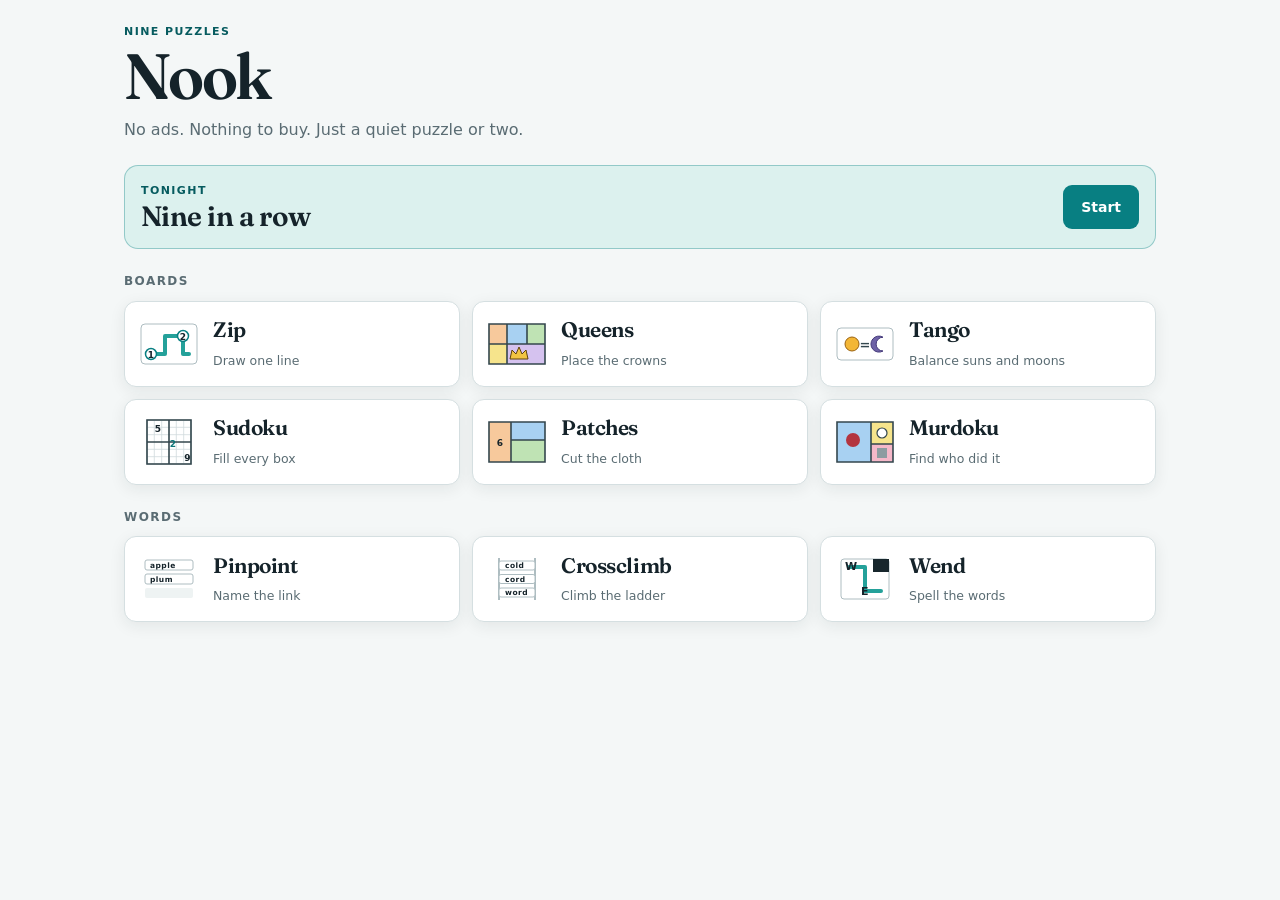
==== commit f814fbd0: "Rebuild the Nook interface as a small shell plus one module per game Dark theme through tokens, a So" ====
--- a/dev.html
+++ b/dev.html
@@ -3,7 +3,9 @@
 <head>
 <meta charset="utf-8">
 <meta name="viewport" content="width=device-width, initial-scale=1, viewport-fit=cover">
-<meta name="theme-color" content="#f5f8f8">
+<meta name="theme-color" content="#f4f7f7" media="(prefers-color-scheme: light)">
+<meta name="theme-color" content="#0e1517" media="(prefers-color-scheme: dark)">
+<meta name="color-scheme" content="light dark">
 <title>Nook</title>
 <link rel="preconnect" href="https://fonts.googleapis.com">
 <link rel="preconnect" href="https://fonts.gstatic.com" crossorigin>
@@ -22,6 +24,16 @@
 <script src="engines/pinpoint.js"></script>
 <script src="engines/crossclimb.js"></script>
 <script src="engines/wend.js"></script>
-<script src="ui/app.js"></script>
+<script src="ui/kit.js"></script>
+<script src="ui/games/zip.js"></script>
+<script src="ui/games/queens.js"></script>
+<script src="ui/games/tango.js"></script>
+<script src="ui/games/sudoku.js"></script>
+<script src="ui/games/patches.js"></script>
+<script src="ui/games/murdoku.js"></script>
+<script src="ui/games/pinpoint.js"></script>
+<script src="ui/games/crossclimb.js"></script>
+<script src="ui/games/wend.js"></script>
+<script src="ui/shell.js"></script>
 </body>
 </html>
--- a/ui/app.css
+++ b/ui/app.css
@@ -1,195 +1,418 @@
+/* Nook. Colours are tokens; dark mode redefines them. */
 :root {
-  --ink: #17242b;
-  --muted: #62727a;
-  --paper: #fff;
-  --canvas: #f5f8f8;
-  --line: #d9e2e3;
-  --teal: #087f82;
-  --teal-dark: #075e64;
-  --teal-pale: #e1f3f1;
-  --blue-pale: #e8effa;
-  --rose: #b64953;
+  color-scheme: light dark;
+  --bg: #f4f7f7;
+  --surface: #ffffff;
+  --surface-2: #eef3f3;
+  --ink: #15232a;
+  --ink-2: #33474e;
+  --muted: #5a6c73;
+  --line: #d5dfe1;
+  --line-strong: #aebdc1;
+  --accent: #087f82;
+  --accent-strong: #065b5f;
+  --accent-soft: #dcf1ee;
+  --on-accent: #ffffff;
+  --focus: #1d63c7;
+  --bad: #c0392b;
+  --bad-soft: #fde6e3;
+  --board: #ffffff;
+  --board-edge: #34474e;
+  --grid-thin: #d0dadc;
+  --grid-thick: #34474e;
+  --grid-wall: #17262c;
+  --path: #24a19a;
+  --path-edge: #0a5a57;
+  --path-cell: #d3efeb;
+  --given: #e9eff0;
+  --given-ink: #24363d;
+  --entered-ink: #0a7477;
+  --peer: #f0f6f6;
+  --same: #cbebe6;
+  --gold: #f1c443;
+  --gold-edge: #5f430b;
+  --sun: #f3b636;
+  --sun-edge: #9a6210;
+  --moon: #6e62a6;
+  --moon-edge: #44397a;
+  --token: #ffffff;
+  --token-edge: #34474e;
+  --victim: #b3343f;
+  --on-victim: #ffffff;
+  --hatch: #8d9ca1;
+  --shadow: 0 4px 16px rgb(20 35 42 / 8%);
+  --c0: #f7c99c; --c1: #a8d1f2; --c2: #bfe3b4; --c3: #f6e48c; --c4: #d5c2ef; --c5: #f5b8c9;
+  --c6: #a2ddd5; --c7: #e3d0b1; --c8: #c5ccd6; --c9: #f2a99a; --c10: #d3e690; --c11: #b9c4f3;
   --serif: Fraunces, "Iowan Old Style", Georgia, serif;
-  --sans: "Avenir Next", "Segoe UI", sans-serif;
-  color-scheme: light;
-}
+  --sans: "Avenir Next", "Segoe UI", system-ui, sans-serif;
+}
+@media (prefers-color-scheme: dark) {
+  :root:not([data-theme="light"]) {
+    --bg: #0e1517;
+    --surface: #172124;
+    --surface-2: #1f2b2f;
+    --ink: #e4edef;
+    --ink-2: #c0d0d4;
+    --muted: #92a5ab;
+    --line: #2c3a3e;
+    --line-strong: #46595e;
+    --accent: #3cbcb5;
+    --accent-strong: #84dbd5;
+    --accent-soft: #15393a;
+    --on-accent: #052120;
+    --focus: #7fb2ff;
+    --bad: #ff8577;
+    --bad-soft: #43201c;
+    --board: #182326;
+    --board-edge: #91a6ac;
+    --grid-thin: #314247;
+    --grid-thick: #aabdc2;
+    --grid-wall: #e6eff1;
+    --path: #35b8b0;
+    --path-edge: #9be3dd;
+    --path-cell: #173f3d;
+    --given: #22303a;
+    --given-ink: #e8f0f2;
+    --entered-ink: #6fd6cf;
+    --peer: #1d2a2e;
+    --same: #1f4a49;
+    --gold: #f4cb52;
+    --gold-edge: #241803;
+    --sun: #f5c24f;
+    --sun-edge: #ffe2a0;
+    --moon: #c1b8f2;
+    --moon-edge: #ece8ff;
+    --token: #e8eff1;
+    --token-edge: #0e1517;
+    --victim: #ff7d86;
+    --on-victim: #2a0508;
+    --hatch: #63777d;
+    --shadow: 0 4px 16px rgb(0 0 0 / 35%);
+    --c0: #6e4a2a; --c1: #24496b; --c2: #2f5a2c; --c3: #6a5d1c; --c4: #4a3a72; --c5: #6d3046;
+    --c6: #1f5a54; --c7: #5b4c35; --c8: #3e4652; --c9: #733a30; --c10: #4c5a1f; --c11: #343f78;
+  }
+}
+:root[data-theme="dark"] { color-scheme: dark; }
+
 * { box-sizing: border-box; }
 html, body { margin: 0; min-height: 100%; }
-body { background: var(--canvas); color: var(--ink); font: 400 15px/1.45 var(--sans); }
-button, input, summary { font: inherit; color: inherit; }
-button { cursor: pointer; touch-action: manipulation; background: transparent; border: 0; }
-button:disabled { cursor: default; opacity: .45; }
-.cell { cursor: pointer; }
-.cell:focus-visible { z-index: 4; outline: 3px solid #075e64; outline-offset: -3px; }
-button:focus-visible, summary:focus-visible, input:focus-visible, .tile:focus-visible, .tonight:focus-visible {
-  outline: 3px solid #168ca0; outline-offset: 3px;
-}
+body { background: var(--bg); color: var(--ink); font: 400 15px/1.45 var(--sans); -webkit-tap-highlight-color: transparent; }
+button, input { font: inherit; color: inherit; }
+button { cursor: pointer; touch-action: manipulation; background: none; border: 0; padding: 0; }
+button:disabled { cursor: default; opacity: .42; }
+:focus { outline: none; }
+:focus-visible { outline: 3px solid var(--focus); outline-offset: 2px; }
 #app { min-height: 100dvh; }
-.home, .play, .summary { width: min(1120px, 100%); margin: 0 auto; padding: max(24px, env(safe-area-inset-top)) 24px max(28px, env(safe-area-inset-bottom)); }
-.eyebrow { margin: 0 0 6px; color: var(--teal-dark); font-size: 11px; font-weight: 700; letter-spacing: .13em; text-transform: uppercase; }
-h1 { margin: 0; font: 620 clamp(40px, 7vw, 66px)/.98 var(--serif); letter-spacing: -.045em; }
-.lede { max-width: 36rem; margin: 12px 0 0; color: var(--muted); font-size: 16px; }
-.home .mast { padding: 6px 0 10px; }
-.solid, .ghost { min-height: 44px; padding: 0 16px; border: 1px solid var(--teal); border-radius: 9px; font-weight: 650; }
-.solid { background: var(--teal); color: white; }
-.ghost { background: white; color: var(--ink); border-color: var(--line); }
-.tonight { display: flex; width: 100%; min-height: 86px; margin-top: 18px; padding: 15px 18px; align-items: center; justify-content: space-between; gap: 12px; text-align: left; border: 1px solid #c9e3e1; border-radius: 14px; background: var(--teal-pale); color: var(--ink); }
+
+.home, .play, .summary { width: min(1080px, 100%); margin: 0 auto; padding: max(20px, env(safe-area-inset-top)) 24px max(32px, env(safe-area-inset-bottom)); }
+.eyebrow { margin: 0 0 4px; color: var(--accent-strong); font-size: 11px; font-weight: 700; letter-spacing: .13em; text-transform: uppercase; }
+h1 { margin: 0; font: 620 clamp(40px, 7vw, 64px)/1 var(--serif); letter-spacing: -.04em; }
+.lede { max-width: 34rem; margin: 10px 0 0; color: var(--muted); font-size: 16px; }
+.primary { min-height: 46px; padding: 0 20px; border-radius: 10px; background: var(--accent); color: var(--on-accent); font-weight: 700; }
+.link { min-height: 44px; padding: 0 10px; color: var(--accent-strong); font-weight: 650; text-decoration: underline; text-underline-offset: 3px; }
+
+/* Home */
+.mast { padding: 4px 0 6px; }
+.tonight { display: flex; width: 100%; min-height: 84px; margin-top: 18px; padding: 14px 16px; align-items: center; justify-content: space-between; gap: 12px; text-align: left; border: 1px solid color-mix(in srgb, var(--accent) 35%, transparent); border-radius: 14px; background: var(--accent-soft); }
 .tonight .eyebrow { margin: 0; }
-.tonight-copy { display: grid; gap: 3px; }
-.tonight-title { font: 620 clamp(23px, 4vw, 30px)/1.05 var(--serif); letter-spacing: -.025em; }
-.tonight-go { display: grid; min-height: 42px; padding: 0 17px; place-items: center; border-radius: 8px; background: var(--teal); color: white; font-size: 13px; font-weight: 700; }
+.tonight-copy { display: grid; gap: 2px; }
+.tonight-title { font: 620 clamp(22px, 4vw, 28px)/1.1 var(--serif); letter-spacing: -.02em; }
+.tonight-go { display: grid; min-height: 44px; padding: 0 18px; place-items: center; border-radius: 9px; background: var(--accent); color: var(--on-accent); font-size: 14px; font-weight: 700; white-space: nowrap; }
 .shelf-block { margin-top: 24px; }
-.shelf-block h2 { margin: 0 0 10px; color: #52666e; font-size: 12px; font-weight: 700; letter-spacing: .12em; text-transform: uppercase; }
+.shelf-block h2 { margin: 0 0 10px; color: var(--muted); font-size: 12px; font-weight: 700; letter-spacing: .12em; text-transform: uppercase; }
 .shelf { display: grid; grid-template-columns: repeat(3, minmax(0, 1fr)); gap: 12px; }
-.tile-wrap { position: relative; min-width: 0; }
-.tile { display: grid; grid-template-columns: 64px minmax(0,1fr); grid-template-rows: auto auto; align-items: center; column-gap: 12px; row-gap: 3px; width: 100%; min-height: 88px; padding: 12px; text-align: left; border: 1px solid var(--line); border-radius: 12px; background: var(--paper); color: var(--ink); box-shadow: 0 2px 5px #17242b0a; transition: border-color .15s, box-shadow .15s, transform .15s; }
-.tile-wrap.paused .tile { padding-right: 52px; border-color: #91cbc7; }
-.mark { grid-row: 1 / span 2; width: 64px; height: 48px; display: grid; place-items: center; }
-.mini-svg { display: block; width: 64px; height: 48px; }
-.tile-name { min-width: 0; font: 620 22px/1.05 var(--serif); letter-spacing: -.025em; }
-.tile-how { color: var(--muted); font-size: 12px; line-height: 1.3; }
-.tile-best { display: inline-block; margin-left: 5px; color: var(--teal-dark); font-size: 11px; font-variant-numeric: tabular-nums; }
-.fresh { position: absolute; z-index: 1; top: 4px; right: 5px; min-height: 34px; padding: 0 8px; color: var(--teal-dark); font-size: 11px; font-weight: 700; text-transform: uppercase; }
+.tile { display: grid; grid-template-columns: 64px minmax(0, 1fr); grid-template-rows: auto auto; align-items: center; column-gap: 12px; row-gap: 2px; width: 100%; min-height: 86px; padding: 12px; text-align: left; border: 1px solid var(--line); border-radius: 12px; background: var(--surface); box-shadow: var(--shadow); transition: border-color .15s, transform .15s; }
+.tile.saved { border-color: color-mix(in srgb, var(--accent) 55%, transparent); }
+.art { grid-row: 1 / span 2; display: block; width: 64px; height: 48px; }
+.art svg { display: block; width: 100%; height: 100%; overflow: visible; }
+.tile-name { min-width: 0; font: 620 21px/1.1 var(--serif); letter-spacing: -.02em; }
+.tile-sub { color: var(--muted); font-size: 12.5px; line-height: 1.3; }
+.tile.saved .tile-sub { color: var(--accent-strong); font-weight: 650; }
+.tile-extra { margin-left: 6px; color: var(--muted); font-weight: 500; font-variant-numeric: tabular-nums; }
 .tile:active, .tonight:active { transform: translateY(1px); }
-@media (hover:hover) { .tile:hover, .tonight:hover { transform: translateY(-2px); border-color: #9bc9c7; box-shadow: 0 5px 14px #17242b12; } }
-
-.bar { display: grid; grid-template-columns: auto minmax(0,1fr) auto; gap: 8px 14px; align-items: center; padding-bottom: 14px; border-bottom: 1px solid var(--line); }
-.back { min-height: 40px; padding: 0 9px 0 0; color: var(--teal-dark); font-weight: 650; }
-.titles { grid-column: 2; grid-row: 1; min-width: 0; }
-.titles h1 { font-size: clamp(28px, 5vw, 38px); }
-.status { min-height: 1.3em; margin: 4px 0 0; color: var(--muted); font-size: 13px; }
-.clock { grid-column: 3; grid-row: 1; text-align: right; font-size: 18px; font-variant-numeric: tabular-nums; font-weight: 650; }
-.clock small { display: block; color: var(--muted); font-size: 10px; font-weight: 500; letter-spacing: .04em; }
-.switch { grid-column: 1 / 3; grid-row: 2; display: flex; width: fit-content; max-width: 100%; flex-wrap: wrap; gap: 3px; align-items: center; padding: 3px; border: 1px solid var(--line); border-radius: 10px; background: white; }
-.diff-label { padding: 0 8px 0 6px; color: var(--muted); font-size: 10px; font-weight: 700; letter-spacing: .08em; text-transform: uppercase; }
-.switch button { min-height: 36px; padding: 0 12px; border-radius: 7px; color: #52666e; font-size: 13px; }
-.switch button.on { background: var(--teal); color: white; }
-.seed { grid-column: 3; grid-row: 2; justify-self: end; min-height: 36px; max-width: 42vw; overflow: hidden; padding: 0 11px; text-overflow: ellipsis; white-space: nowrap; border: 1px solid var(--line); border-radius: 8px; background: white; color: var(--teal-dark); font-size: 12px; font-weight: 650; }
-.game-intro { max-width: 52rem; margin: 13px auto 0; color: #52666e; font-size: 14px; }
-.difficulty-note { max-width: 52rem; margin: 8px auto 0; color: var(--muted); font-size: 13px; line-height: 1.4; }
-.progress-line { width: min(100%, 520px); margin: 12px auto 0; color: var(--teal-dark); font-size: 12px; font-weight: 650; }
-.stage { display: flex; flex-direction: column; align-items: center; gap: 18px; margin: 14px auto 0; }
-.board-wrap, .side { position: relative; width: min(100%, 480px); }
-.board { --n: 6; position: relative; display: grid; width: 100%; aspect-ratio: 1; grid-template-columns: repeat(var(--n), minmax(0,1fr)); grid-template-rows: repeat(var(--n), minmax(0,1fr)); overflow: visible; container-type: inline-size; touch-action: none; user-select: none; }
-.cell { position: relative; display: flex; min-width: 0; min-height: 0; align-items: center; justify-content: center; font: 560 16px/1 var(--serif); font-size: calc(90cqi / var(--n) * .42); }
-.board.pending { background: #edf2f2; border: 1px solid var(--line); border-radius: 12px; }
-.board.zip, .board.sudoku, .board.queens, .board.tango, .board.patches, .board.murdoku, .board.wend { overflow: hidden; border: 1px solid #52666e; border-radius: 9px; background: white; box-shadow: 0 5px 18px #17242b12; }
-.board.zip { color: var(--ink); }
-.board.zip .trace .line path:first-child { stroke: #075e64; }
-.board.zip .trace .line path:nth-child(2) { stroke: #34a8a2; }
-.board.zip .trace .line circle { fill: #fff; }
-.board.zip .trace .marks circle { fill: #fff; stroke: #087f82; }
-.board.zip .trace .marks text { fill: #17242b; }
-.board.zip .cell { background: #fff; box-shadow: inset -1px -1px 0 #ced8da; }
-.board.zip .cell.on-path { background: #bde9e4; }
-.board.zip .cell.start { box-shadow: inset 0 0 0 3px var(--teal); }
-.num { position: relative; z-index: 2; display: grid; width: 58%; aspect-ratio: 1; place-items: center; border: 2px solid var(--teal); border-radius: 50%; background: white; color: var(--teal-dark); font: 700 .75em/1 var(--sans); }
-.wall-e, .wall-s { position: absolute; z-index: 3; background: #253940; pointer-events: none; }
-.wall-e { top: 0; right: -2px; width: 4px; height: 100%; }.wall-s { bottom: -2px; left: 0; width: 100%; height: 4px; }
-.trace { position: absolute; z-index: 1; inset: 0; width: 100%; height: 100%; overflow: visible; pointer-events: none; }
-.board.queens { gap: 2px; padding: 2px; background: #43545b; }
-.board.queens .cell-fill { position: absolute; z-index: 0; inset: 0; opacity: .7; }
-.board.queens .cell { background: #f6f9f9; }
-.crown { position: relative; z-index: 1; width: 70%; height: auto; }
-.dot { position: relative; z-index: 1; width: 8px; height: 8px; border-radius: 50%; background: #344c55; }
-.cell.bad { outline: 3px solid var(--rose); outline-offset: -4px; }
-.cell.sel { box-shadow: inset 0 0 0 3px var(--teal); }
-.board.sudoku .cell.sel { outline: 2px solid var(--teal); outline-offset: -3px; }
-.board.sudoku .cell.sel.bad { outline-color: var(--rose); }
-.board.tango { gap: 2px; padding: 3px; background: #64757b; }
-.board.tango .cell { background: #fff; box-shadow: inset 0 0 0 1px #dbe3e4; }
-.board.tango .cell.given { background: #e5eff0; box-shadow: inset 0 0 0 2px #91a9ad; }
-.board.tango .moon path { fill: #635982; stroke: #44395e; }
-.board.tango .sun g { stroke: #a86a22; }
-.board.tango .sun circle { fill: #f0b84a; stroke: #8b5b14; }
-.sun, .moon { display: block; width: 66%; height: 66%; overflow: visible; }
-.edge { position: absolute; z-index: 3; display: grid; width: clamp(20px, 5.4cqi, 28px); height: clamp(20px, 5.4cqi, 28px); place-items: center; border: 1px solid #9bb7ba; border-radius: 50%; background: #fff; color: #145f67; box-shadow: 0 1px 4px #17242b22; font: 700 14px/1 var(--sans); pointer-events: none; }
-.edge.e { top: 50%; right: -1px; transform: translate(50%,-50%); }.edge.s { bottom: -1px; left: 50%; transform: translate(-50%,50%); }
-.board.sudoku { color: var(--ink); }
-.board.sudoku .cell { background: white; color: #087f82; box-shadow: inset -1px -1px 0 #d8e1e2; }
-.board.sudoku .cell.given { color: #26373e; font-weight: 700; }
-.board.sudoku .cell.same { background: #e5f4f2; }
-.board.sudoku .cell.box-r { box-shadow: inset -2px -1px 0 #52666e; }.board.sudoku .cell.box-b { box-shadow: inset -1px -2px 0 #52666e; }.board.sudoku .cell.box-r.box-b { box-shadow: inset -2px -2px 0 #52666e; }
-.notes { display: grid; width: 88%; height: 88%; grid-template-columns: repeat(3,1fr); color: #77868c; font: 500 calc(70cqi / var(--n) * .16)/1 var(--sans); }.notes.six { grid-template-rows: 1fr 1fr; }.notes i { text-align: center; font-style: normal; }
-.pad { display: grid; grid-template-columns: repeat(5,minmax(0,1fr)); gap: 7px; }
-.pad button { min-height: 46px; border: 1px solid var(--line); border-radius: 9px; background: white; color: var(--ink); font: 620 20px/1 var(--serif); }
-.pad button.on, .pad button.armed { border-color: var(--teal); background: var(--teal); color: white; }.pad button.done { opacity: .45; }.pad button.tool { font: 650 11px/1 var(--sans); letter-spacing: .04em; text-transform: uppercase; }
-.pad button.tool:last-child { grid-column: 3; }
-.board.patches { background: #f5f8f8; color: var(--ink); }
-.board.patches .cell { background: #f7f9f9; box-shadow: inset 0 0 0 1px #dce5e5; }
-.board.patches .cell.seam-e { box-shadow: inset -2px 0 0 #52666e; }.board.patches .cell.seam-s { box-shadow: inset 0 -2px 0 #52666e; }.board.patches .cell.seam-e.seam-s { box-shadow: inset -2px -2px 0 #52666e; }
-.stitch { position: relative; z-index: 1; display: flex; flex-direction: column; align-items: center; gap: 2px; color: #075e64; font-weight: 700; }
-.glyph { width: 17px; height: 13px; border: 1.5px solid #087f82; }.glyph.tall { width: 10px; height: 18px; }.glyph.wide { width: 20px; height: 10px; }.glyph.diamond { width: 11px; height: 11px; border: 0; background: #087f82; transform: rotate(45deg); }
-.cell.preview { background: #bde9e4 !important; }
-.room-name { position: absolute; z-index: 1; top: 4px; left: 3px; max-width: calc(100% - 6px); overflow: hidden; padding: 1px 2px; border-radius: 3px; background: #fffE; color: #23363c; font: 700 10px/1.2 var(--sans); letter-spacing: .015em; text-overflow: ellipsis; white-space: nowrap; pointer-events: none; }
-.board.murdoku { gap: 0; padding: 2px; background: #52666e; }
-.board.murdoku .cell { box-shadow: inset -1px -1px 0 #17242b3b; }
-.board.murdoku .cell-fill, .board.murdoku .wash { position: absolute; inset: 0; opacity: .6; }
-.board.murdoku .cell.room-e { box-shadow: inset -3px 0 0 #405158; }.board.murdoku .cell.room-s { box-shadow: inset 0 -3px 0 #405158; }.board.murdoku .cell.room-e.room-s { box-shadow: inset -3px -3px 0 #405158; }
-.furn { position: absolute; z-index: 1; right: 2px; bottom: 2px; display: flex; flex-direction: column; align-items: center; gap: 0; pointer-events: none; }
-.furn em { max-width: 52px; overflow: hidden; color: #263b41; font: 650 clamp(8px,1.8cqi,10px)/1.05 var(--sans); text-overflow: ellipsis; white-space: nowrap; }.furn i { display: block; }
-.furn.plant i { width: 11px; height: 11px; border-radius: 50%; background: #4c8270; }.furn.table i, .furn.bookshelf i { width: 15px; height: 8px; background: #638177; }.furn.bookshelf i { height: 12px; background: repeating-linear-gradient(#638177 0 3px,#e9f2ee 3px 4px); }.furn.statue i { width: 0; height: 0; border-right: 6px solid transparent; border-bottom: 11px solid #657b80; border-left: 6px solid transparent; }.furn.chair i, .furn.stool i { width: 10px; height: 10px; border: 1px solid #638177; }.furn.armchair i, .furn.sofa i { width: 19px; height: 10px; border-radius: 5px 5px 2px 2px; background: #739e98; }.furn.rug i { width: 20px; height: 9px; background: repeating-linear-gradient(90deg,#49a39c 0 3px,#d9f0ed 3px 6px); }
-.token { position: relative; z-index: 2; display: flex; width: 52%; height: 52%; align-items: center; justify-content: center; border: 1.5px solid #34464c; border-radius: 50%; background: white; color: #203239; font: 700 calc(70cqi / var(--n) * .28)/1 var(--sans); box-shadow: 0 1px 3px #17242b24; }
-.token.victim { border-color: #8c414b; background: #a94954; color: white; }.token.on { box-shadow: 0 0 0 2px #087f82; }.token.culprit { box-shadow: 0 0 0 2px #d49b31; }.token.bad { box-shadow: 0 0 0 2px var(--rose); }.cell.lit { outline: 2px solid #087f82; outline-offset: -3px; }
-.side { display: flex; flex-direction: column; gap: 10px; }
-.roster { display: flex; flex-wrap: wrap; gap: 6px; }.roster button { min-height: 40px; padding: 0 11px; border: 1px solid var(--line); border-radius: 8px; background: white; }.roster button.on { border-color: var(--teal); background: var(--teal-pale); color: var(--teal-dark); }
-.slips { display: flex; max-height: none; flex-direction: column; gap: 6px; overflow: visible; }
-.slip { margin: 0; padding: 9px 11px; border: 1px solid var(--line); border-radius: 8px; background: white; color: #394b51; font: italic 15px/1.35 var(--serif); }.slip.on { border-color: #90c9c5; box-shadow: inset 3px 0 0 var(--teal); }
-.side .status { padding: 10px 12px; border-radius: 8px; background: var(--teal-pale); color: #35585c; }
-.dock { display: flex; width: min(100%, 480px); flex-wrap: wrap; gap: 8px; margin: 18px auto 0; padding: 0; }
-.dock button { flex: 1 1 72px; min-height: 42px; padding: 0 9px; border: 1px solid var(--line); border-radius: 9px; background: white; color: #3c5158; font-size: 13px; font-weight: 600; }
-.dock button[aria-pressed="true"] { border-color: #96cbc8; background: var(--teal-pale); color: var(--teal-dark); }
-.rules { width: min(100%, 560px); margin: 17px auto 0; padding: 12px 0; border-top: 1px solid var(--line); color: #52666e; }
-.rules summary { cursor: pointer; color: var(--teal-dark); font-size: 12px; font-weight: 700; letter-spacing: .08em; text-transform: uppercase; }.rules p { margin: 8px 0 0; font-size: 14px; line-height: 1.5; }
-.toast { position: fixed; z-index: 5; bottom: max(18px,env(safe-area-inset-bottom)); left: 50%; transform: translateX(-50%); padding: 10px 14px; border: 1px solid var(--line); border-radius: 9px; background: white; box-shadow: 0 5px 20px #17242b22; color: var(--ink); }
-.summary ol { max-width: 460px; margin: 24px 0; padding: 0; list-style: none; }.summary li { display: flex; justify-content: space-between; gap: 16px; padding: 12px 0; border-bottom: 1px solid var(--line); font: 560 26px/1.2 var(--serif); }.summary li span { align-self: center; font: 600 16px var(--sans); font-variant-numeric: tabular-nums; }
-.stage.solved .board { filter: saturate(1.04); }
-.board.wend { gap: 3px; padding: 5px; background: #52666e; }
-.board.wend .cell { border-radius: 5px; background: #fff; box-shadow: 0 1px 2px #17242b14; }
-.board.wend .cell.wall { background: #435158; box-shadow: inset 0 0 0 1px #35464c; }.board.wend .cell.on-path { background: #bde9e4; }.board.wend .cell.locked { background: #dff0e9; }.board.wend .letter { color: #203239; font-weight: 700; text-transform: uppercase; }.board.wend .cell.locked .letter { color: #087f82; }
-.blanks { display: flex; flex-wrap: wrap; justify-content: center; gap: 7px; margin: 12px 0 0; padding: 0; list-style: none; }.blanks li { min-height: 34px; padding: 7px 10px; border: 1px solid var(--line); border-radius: 8px; background: white; color: #63767b; font: 650 14px/1.2 var(--sans); letter-spacing: .12em; }.blanks li.in { border-color: #9bcfcb; background: var(--teal-pale); color: var(--teal-dark); letter-spacing: .04em; }
+@media (hover: hover) { .tile:hover { transform: translateY(-2px); border-color: var(--line-strong); } }
+
+/* Tile pictures */
+.art .a-bg { fill: var(--board); stroke: var(--line-strong); stroke-width: 1; }
+.art .a-faint { fill: var(--surface-2); }
+.art .a-line { fill: none; stroke: var(--path); stroke-width: 4; stroke-linecap: round; stroke-linejoin: round; }
+.art .a-dot { fill: var(--board); stroke: var(--accent); stroke-width: 1.5; }
+.art .a-num { fill: var(--ink); font: 700 9px var(--sans); text-anchor: middle; }
+.art .a-accent { fill: var(--entered-ink); }
+.art .a-edge { fill: none; stroke: var(--grid-thick); stroke-width: 1.6; }
+.art .a-thin { fill: none; stroke: var(--grid-thin); stroke-width: .8; }
+.art .a-crown { fill: var(--gold); stroke: var(--gold-edge); stroke-width: 1; stroke-linejoin: round; }
+.art .a-sun { fill: var(--sun); stroke: var(--sun-edge); stroke-width: 1; }
+.art .a-moon { fill: var(--moon); stroke: var(--moon-edge); stroke-width: 1; }
+.art .a-sign { fill: var(--ink-2); font: 700 13px var(--sans); text-anchor: middle; }
+.art .a-word { fill: var(--ink); font: 600 7.5px var(--sans); letter-spacing: .06em; }
+.art .a-word.big { font: 700 11px var(--sans); }
+.art .a-rail { stroke: var(--line-strong); stroke-width: 2; }
+.art .a-wall { fill: var(--grid-wall); }
+.art .a-hatch { fill: var(--hatch); }
+.art .a-victim { fill: var(--victim); }
+.art .a-token { fill: var(--token); stroke: var(--token-edge); stroke-width: 1.2; }
+.art .rg0, .art .pc0, .art .rm0 { fill: var(--c0); } .art .rg1, .art .pc1, .art .rm1 { fill: var(--c1); } .art .rg2, .art .pc2, .art .rm2 { fill: var(--c2); }
+.art .rg3 { fill: var(--c3); } .art .rg4 { fill: var(--c4); }
+
+/* Game page */
+.bar { display: grid; grid-template-columns: auto minmax(0, 1fr) auto; align-items: center; gap: 10px; }
+.back { display: inline-flex; gap: 4px; min-height: 44px; padding: 0 10px 0 0; align-items: center; color: var(--accent-strong); font-weight: 650; }
+.bar h1 { min-width: 0; overflow: hidden; font-size: clamp(26px, 5vw, 36px); text-overflow: ellipsis; white-space: nowrap; }
+.clockbox { display: grid; justify-items: end; line-height: 1.1; }
+.clock { font-size: 19px; font-weight: 700; font-variant-numeric: tabular-nums; }
+.clockbox small { min-height: 1.2em; color: var(--muted); font-size: 11px; font-variant-numeric: tabular-nums; }
+.meta { display: flex; margin-top: 10px; align-items: center; justify-content: space-between; gap: 10px; }
+.levels { display: flex; min-width: 0; padding: 3px; gap: 2px; border: 1px solid var(--line); border-radius: 11px; background: var(--surface); }
+.levels button { min-height: 38px; padding: 0 12px; border-radius: 8px; color: var(--muted); font-size: 13.5px; font-weight: 600; }
+.levels button[aria-pressed="true"] { background: var(--accent); color: var(--on-accent); }
+.round { margin: 0; color: var(--accent-strong); font-weight: 700; }
+.share { min-height: 40px; padding: 0 14px; border: 1px solid var(--line); border-radius: 9px; background: var(--surface); color: var(--accent-strong); font-size: 13.5px; font-weight: 650; }
+.rule { max-width: 46rem; margin: 12px 0 0; color: var(--ink-2); font-size: 15px; line-height: 1.45; }
+.level-note { margin: 4px 0 0; color: var(--muted); font-size: 13px; }
+
+.stage { display: flex; flex-direction: column; align-items: center; gap: 14px; margin-top: 14px; }
+.stage.with-side { align-items: stretch; }
+.stage.sheet-stage { display: block; }
+.board-wrap { width: min(100%, 520px); margin: 0 auto; }
+.side { width: min(100%, 520px); margin: 0 auto; }
+.placeholder { display: grid; width: min(100%, 520px); aspect-ratio: 1; margin: 0 auto; place-items: center; }
+.placeholder.failed { aspect-ratio: auto; min-height: 220px; gap: 12px; align-content: center; text-align: center; color: var(--muted); }
+.loading { margin: 0; color: var(--muted); font-size: 14px; opacity: 0; animation: appear .3s ease 150ms forwards; }
+@keyframes appear { to { opacity: 1; } }
+.status { min-height: 1.45em; margin: 12px auto 0; width: min(100%, 520px); color: var(--accent-strong); font-size: 14px; font-weight: 650; text-align: center; }
+
+/* Dock and the solved panel share one slot; the panel grows in as the dock folds away. */
+.foot { width: min(100%, 520px); margin: 10px auto 0; }
+.fold { display: grid; grid-template-rows: 1fr; transition: grid-template-rows .28s ease, opacity .2s ease; }
+.fold > * { min-height: 0; overflow: hidden; }
+.done-fold { grid-template-rows: 0fr; opacity: 0; }
+.foot.is-solved .dock-fold { grid-template-rows: 0fr; opacity: 0; }
+.foot.is-solved .done-fold { grid-template-rows: 1fr; opacity: 1; }
+.dock { display: flex; gap: 6px; padding: 2px; }
+.dock button { flex: 1 1 0; min-width: fit-content; min-height: 44px; padding: 0 10px; border: 1px solid var(--line); border-radius: 10px; background: var(--surface); color: var(--ink-2); font-size: 13.5px; font-weight: 650; white-space: nowrap; }
+.dock button[aria-pressed="true"] { border-color: color-mix(in srgb, var(--accent) 50%, transparent); background: var(--accent-soft); color: var(--accent-strong); }
+.done { padding: 2px; }
+.done > * { margin-left: 0; margin-right: 0; }
+.done { display: grid; gap: 10px; }
+.done-head { display: flex; align-items: baseline; justify-content: space-between; gap: 12px; padding: 16px 18px 0; }
+.done { border: 1px solid color-mix(in srgb, var(--accent) 45%, transparent); border-radius: 14px; background: var(--accent-soft); }
+.done h2 { margin: 0; font: 620 30px/1 var(--serif); letter-spacing: -.02em; }
+.done-time { display: grid; margin: 0; justify-items: end; color: var(--muted); font-size: 13px; }
+.done-time strong { color: var(--ink); font-size: 24px; font-variant-numeric: tabular-nums; }
+.done-extra { margin: 0; padding: 0 18px; color: var(--ink-2); line-height: 1.45; }
+.done-actions { display: flex; padding: 4px 18px 16px; align-items: center; gap: 10px; }
+.done-actions .primary { flex: 1; }
+
+.how { width: min(100%, 620px); margin: 22px auto 0; padding-top: 10px; border-top: 1px solid var(--line); color: var(--ink-2); }
+.how summary { display: flex; min-height: 44px; align-items: center; cursor: pointer; color: var(--accent-strong); font-size: 13px; font-weight: 700; letter-spacing: .08em; text-transform: uppercase; }
+.how ul { margin: 4px 0 0; padding-left: 20px; }
+.how li { margin: 6px 0; line-height: 1.5; }
+.inline-glyph { display: inline-block; width: 1.3em; height: 1.3em; vertical-align: -.3em; color: var(--accent-strong); }
+.inline-glyph .glyph { width: 100%; height: 100%; }
+.toast { position: fixed; z-index: 10; bottom: max(18px, env(safe-area-inset-bottom)); left: 50%; transform: translateX(-50%); padding: 10px 16px; border: 1px solid var(--line); border-radius: 10px; background: var(--surface); box-shadow: var(--shadow); }
+
+/* Boards */
+.board { --n: 6; position: relative; width: 100%; aspect-ratio: 1; overflow: hidden; border: 2px solid var(--board-edge); border-radius: 10px; background: var(--board); box-shadow: var(--shadow); touch-action: none; user-select: none; -webkit-user-select: none; container-type: inline-size; }
+.cells { position: absolute; inset: 0; display: grid; grid-template-columns: repeat(var(--n), minmax(0, 1fr)); grid-template-rows: repeat(var(--n), minmax(0, 1fr)); }
+.cell { position: relative; display: grid; min-width: 0; min-height: 0; place-items: center; cursor: pointer; font: 600 calc(100cqi / var(--n) * .44)/1 var(--serif); }
+.cell > * { grid-area: 1 / 1; }
+.cell:focus-visible { outline: none; box-shadow: inset 0 0 0 3px var(--focus); }
+.layer { position: absolute; inset: 0; width: 100%; height: 100%; pointer-events: none; overflow: visible; }
+.ln { fill: none; vector-effect: non-scaling-stroke; stroke-linecap: square; }
+.ln1 { stroke: var(--grid-thin); stroke-width: 1px; }
+.ln2 { stroke: var(--grid-thick); stroke-width: 3px; }
+.ln3 { stroke: var(--grid-wall); stroke-width: 6px; stroke-linecap: round; }
+.board.shake { animation: shake .2s ease; }
+.sheet.shake { animation: shake .2s ease; }
+@keyframes shake { 25% { transform: translateX(-5px); } 75% { transform: translateX(5px); } }
+.stage.is-solved .board { border-color: var(--accent); }
+.stage.is-solved .cell { cursor: default; }
+.cell.bad::after { content: ""; position: absolute; inset: 3px; border: 2.5px dashed var(--bad); border-radius: 4px; pointer-events: none; }
+
+/* Zip */
+.g-zip .cell.on { background: var(--path-cell); }
+.g-zip .cell.start { background: var(--accent-soft); }
+.zline { fill: none; stroke: var(--path); stroke-width: .34; stroke-linecap: round; stroke-linejoin: round; }
+.zhead { fill: var(--board); stroke: var(--path-edge); stroke-width: .06; }
+.num-disc { fill: var(--ink); }
+.num-text { fill: var(--board); font-family: var(--sans); font-weight: 650; text-anchor: middle; }
+
+/* Queens */
+.g-queens .cell { background: var(--rg); }
+.rg0 { --rg: var(--c0); } .rg1 { --rg: var(--c1); } .rg2 { --rg: var(--c2); } .rg3 { --rg: var(--c3); } .rg4 { --rg: var(--c4); } .rg5 { --rg: var(--c5); }
+.rg6 { --rg: var(--c6); } .rg7 { --rg: var(--c7); } .rg8 { --rg: var(--c8); } .rg9 { --rg: var(--c9); } .rg10 { --rg: var(--c10); } .rg11 { --rg: var(--c11); }
+.crown { width: 64%; height: auto; overflow: visible; }
+.crown path, .crown rect { fill: var(--gold); stroke: var(--gold-edge); stroke-width: 1.3; stroke-linejoin: round; }
+.dot { display: block; width: 20%; aspect-ratio: 1; border-radius: 50%; background: var(--ink-2); opacity: .7; }
+.g-queens .cell.bad .crown path, .g-queens .cell.bad .crown rect { stroke: var(--bad); stroke-width: 2; }
+
+/* Tango */
+.g-tango .cell.given { background: var(--given); }
+.g-tango .cell.given::before { content: ""; position: absolute; top: 4px; right: 4px; width: 5px; height: 5px; border-radius: 50%; background: var(--muted); }
+.sun, .moon { width: 64%; height: 64%; overflow: visible; }
+.sun .rays path { fill: none; stroke: var(--sun-edge); stroke-width: 2; stroke-linecap: round; }
+.sun circle { fill: var(--sun); stroke: var(--sun-edge); stroke-width: 1.2; }
+.moon path { fill: var(--moon); stroke: var(--moon-edge); stroke-width: 1.2; }
+.signs { position: absolute; inset: 0; pointer-events: none; }
+.sign { position: absolute; display: grid; width: clamp(20px, 6.5cqi, 30px); aspect-ratio: 1; place-items: center; transform: translate(-50%, -50%); border: 1.5px solid var(--grid-thick); border-radius: 50%; background: var(--surface); color: var(--ink); font: 800 clamp(13px, 4.2cqi, 19px)/1 var(--sans); }
+
+/* Sudoku */
+.g-sudoku .cell.peer { background: var(--peer); }
+.g-sudoku .cell.given { background: var(--given); color: var(--given-ink); font-weight: 600; font-family: var(--sans); }
+.g-sudoku .cell.entered { color: var(--entered-ink); font-weight: 500; }
+.g-sudoku .cell.same { background: var(--same); }
+.g-sudoku .cell.sel { background: var(--accent); color: var(--on-accent); }
+.g-sudoku .cell.sel .notes { color: var(--on-accent); }
+.g-sudoku .cell.bad .digit { text-decoration: underline wavy var(--bad) 2px; text-underline-offset: 3px; }
+.g-sudoku .cell.bad:not(.sel) { color: var(--bad); }
+.notes { display: grid; width: 92%; height: 92%; grid-template-columns: repeat(3, 1fr); grid-template-rows: repeat(3, 1fr); place-items: center; color: var(--muted); font: 600 calc(100cqi / var(--n) * .2)/1 var(--sans); }
+.notes.six { grid-template-rows: repeat(2, 1fr); }
+.notes i { font-style: normal; }
+.pad { display: grid; grid-template-columns: repeat(12, minmax(0, 1fr)); gap: 6px; }
+.pad .digit { grid-column: span 2; }
+.pad .tool { grid-column: span 3; }
+.pad.six .tool { grid-column: span 6; }
+.pad button { min-height: 48px; border: 1px solid var(--line); border-radius: 10px; background: var(--surface); color: var(--ink); }
+.pad .digit { font: 620 22px/1 var(--serif); }
+.pad .digit.same { border-color: var(--accent); background: var(--accent-soft); color: var(--accent-strong); }
+.pad .digit.done { opacity: .4; }
+.pad .tool { color: var(--ink-2); font-size: 13.5px; font-weight: 700; }
+.pad .tool[aria-pressed="true"] { border-color: var(--accent); background: var(--accent); color: var(--on-accent); }
+.pad.pencil .digit { font-size: 16px; color: var(--muted); }
+
+/* Patches */
+.g-patches .cell.pc0 { background: color-mix(in srgb, var(--c0) 75%, var(--board)); } .g-patches .cell.pc1 { background: color-mix(in srgb, var(--c1) 75%, var(--board)); }
+.g-patches .cell.pc2 { background: color-mix(in srgb, var(--c2) 75%, var(--board)); } .g-patches .cell.pc3 { background: color-mix(in srgb, var(--c3) 75%, var(--board)); }
+.g-patches .cell.pc4 { background: color-mix(in srgb, var(--c4) 75%, var(--board)); } .g-patches .cell.pc5 { background: color-mix(in srgb, var(--c5) 75%, var(--board)); }
+.g-patches .cell.pc6 { background: color-mix(in srgb, var(--c6) 75%, var(--board)); } .g-patches .cell.pc7 { background: color-mix(in srgb, var(--c7) 75%, var(--board)); }
+.g-patches .cell.preview { background: color-mix(in srgb, var(--accent) 30%, var(--board)); }
+.g-patches .cell.preview.no { background: repeating-linear-gradient(45deg, var(--bad-soft) 0 6px, var(--board) 6px 12px); }
+.g-patches .cell.anchor { box-shadow: inset 0 0 0 3px var(--accent); }
+.clues-layer { position: absolute; inset: 0; pointer-events: none; }
+.clue { position: absolute; display: flex; flex-direction: column; align-items: center; gap: 1px; transform: translate(-50%, -50%); color: var(--ink); }
+.clue b { font: 700 calc(100cqi / var(--n) * .36)/1 var(--sans); }
+.glyph { display: block; width: calc(100cqi / var(--n) * .42); height: calc(100cqi / var(--n) * .42); overflow: visible; }
+.glyph rect { fill: none; stroke: currentColor; stroke-width: 2.2; }
+.clue .glyph { color: var(--accent-strong); }
+
+/* Murdoku */
+.g-murdoku .cell { background: color-mix(in srgb, var(--rm) 55%, var(--board)); }
+.rm0 { --rm: var(--c1); } .rm1 { --rm: var(--c3); } .rm2 { --rm: var(--c5); } .rm3 { --rm: var(--c2); } .rm4 { --rm: var(--c4); } .rm5 { --rm: var(--c0); }
+.art .rm0 { fill: var(--c1); } .art .rm1 { fill: var(--c3); } .art .rm2 { fill: var(--c5); }
+.g-murdoku .cell.blocked { cursor: not-allowed; background: repeating-linear-gradient(135deg, color-mix(in srgb, var(--rm) 55%, var(--board)) 0 5px, var(--hatch) 5px 7px); }
+.g-murdoku .cell.lit { background: color-mix(in srgb, var(--gold) 45%, var(--board)); }
+.furn { width: 46%; height: 46%; align-self: center; justify-self: center; opacity: .78; }
+.furn path, .furn rect, .furn circle, .furn ellipse { fill: none; stroke: var(--ink-2); stroke-width: 1.7; stroke-linejoin: round; stroke-linecap: round; }
+.furn .thin { stroke-width: 1; }
+.g-murdoku .cell.blocked .furn { width: 58%; height: 58%; opacity: 1; padding: 3px; border-radius: 6px; background: var(--surface); }
+.g-murdoku .cell .token ~ .furn, .g-murdoku .cell .furn:has(+ .token) { width: 34%; height: 34%; align-self: end; justify-self: end; margin: 3px; }
+.token { display: grid; width: 56%; aspect-ratio: 1; place-items: center; border: 2px solid var(--token-edge); border-radius: 50%; background: var(--token); color: #15232a; font: 750 calc(100cqi / var(--n) * .26)/1 var(--sans); box-shadow: 0 1px 3px rgb(0 0 0 / 25%); }
+.token.victim { border-style: double; border-width: 4px; background: var(--victim); color: var(--on-victim); }
+.token.on { outline: 3px solid var(--accent); outline-offset: 2px; }
+.token.bad { outline: 3px dashed var(--bad); outline-offset: 2px; }
+.token.culprit { outline: 3px solid var(--gold-edge); outline-offset: 2px; box-shadow: 0 0 0 7px var(--gold); }
+.names { position: absolute; inset: 0; pointer-events: none; }
+.room-name { position: absolute; margin: 3px; padding: 1px 4px; border-radius: 4px; background: color-mix(in srgb, var(--surface) 88%, transparent); color: var(--ink); font: 700 11px/1.25 var(--sans); white-space: nowrap; }
+.legend { margin-top: 10px; color: var(--ink-2); font-size: 13px; }
+.legend h3, .side-head { margin: 0 0 6px; color: var(--muted); font-size: 11px; font-weight: 700; letter-spacing: .1em; text-transform: uppercase; }
+.legend ul { display: flex; flex-wrap: wrap; gap: 6px 14px; margin: 0; padding: 0; list-style: none; }
+.legend li { display: flex; align-items: center; gap: 6px; }
+.swatch { display: grid; width: 28px; height: 28px; place-items: center; border: 1px solid var(--line-strong); border-radius: 5px; background: var(--board); }
+.swatch .furn { width: 80%; height: 80%; opacity: 1; }
+.legend li.blocks .swatch { background: repeating-linear-gradient(135deg, var(--board) 0 4px, var(--hatch) 4px 6px); }
+.roster { display: flex; flex-wrap: wrap; gap: 6px; }
+.person { display: inline-flex; min-height: 44px; padding: 0 12px 0 6px; align-items: center; gap: 7px; border: 1px solid var(--line); border-radius: 22px; background: var(--surface); font-weight: 650; }
+.person .token { width: 30px; font-size: 13px; }
+.person[aria-pressed="true"] { border-color: var(--accent); background: var(--accent-soft); box-shadow: inset 0 0 0 1px var(--accent); }
+.person.placed:not([aria-pressed="true"]) .pname { color: var(--muted); }
+.person.bad { border-color: var(--bad); }
+.tag { padding: 1px 6px; border-radius: 6px; background: var(--victim); color: var(--on-victim); font-size: 11px; font-weight: 700; text-transform: uppercase; letter-spacing: .05em; }
+.side-head { margin-top: 14px; }
+.slips { display: grid; gap: 6px; margin: 0; padding: 0; list-style: none; }
+.slip { padding: 9px 12px; border: 1px solid var(--line); border-radius: 9px; background: var(--surface); color: var(--ink-2); font: 500 15.5px/1.35 var(--serif); }
+.slip.on { border-color: var(--accent); background: var(--accent-soft); color: var(--ink); box-shadow: inset 4px 0 0 var(--accent); }
+
+/* Wend: the trail runs under the letters. */
+.g-wend .layer-trail { z-index: 0; }
+.g-wend .layer-lines { z-index: 2; }
+.g-wend .cells { z-index: 1; }
+.g-wend .cell.wall { background: var(--grid-wall); cursor: default; }
+.letter { display: grid; width: 66%; aspect-ratio: 1; place-items: center; border-radius: 50%; color: var(--ink); font: 700 calc(100cqi / var(--n) * .38)/1 var(--sans); text-transform: uppercase; }
+.g-wend .cell.on .letter { background: var(--accent); color: var(--on-accent); }
+.g-wend .cell.found .letter { background: var(--wd); color: var(--ink); }
+.wd0 { --wd: var(--c1); } .wd1 { --wd: var(--c0); } .wd2 { --wd: var(--c2); } .wd3 { --wd: var(--c4); } .wd4 { --wd: var(--c3); } .wd5 { --wd: var(--c5); } .wd6 { --wd: var(--c6); } .wd7 { --wd: var(--c7); }
+.wtrail { fill: none; stroke: var(--wd); stroke-width: .3; stroke-linecap: round; stroke-linejoin: round; }
+.wtrail.live { stroke: var(--accent); }
+.blanks { display: flex; flex-wrap: wrap; justify-content: center; gap: 6px; margin: 12px 0 0; padding: 0; list-style: none; }
+.blanks li { min-height: 34px; padding: 6px 11px; border: 1px solid var(--line); border-radius: 8px; background: var(--surface); color: var(--muted); font: 700 14px/1.4 var(--sans); letter-spacing: .14em; text-transform: uppercase; }
+.blanks li.in { border-color: var(--accent); background: var(--accent-soft); color: var(--accent-strong); letter-spacing: .06em; }
+
+/* Word sheets */
 .sheet { width: min(100%, 560px); margin: 0 auto; }
-.clues, .rungs { display: grid; gap: 8px; margin: 0; padding: 0; list-style: none; }
-.clues li, .rung { display: flex; min-height: 50px; align-items: center; gap: 12px; padding: 8px 13px; border: 1px solid var(--line); border-radius: 9px; background: white; color: var(--ink); }
-.clues li { font: 560 24px/1.15 var(--serif); letter-spacing: -.02em; }.clues li span, .rung em { color: #7a898d; font: italic 14px var(--serif); }.clues li span { display: inline-block; min-width: 2.6em; margin-right: 8px; }.clues li.hid { color: #9eabad; }
-.guess, .ends { display: grid; gap: 8px; margin-top: 12px; }.guess { grid-template-columns: minmax(0,1fr) auto; }
-.sheet input { width: 100%; min-width: 0; min-height: 46px; padding: 0 12px; border: 1px solid #cbd8da; border-radius: 8px; background: white; color: var(--ink); font: 550 17px/1 var(--serif); }
-.rung { padding: 6px; }.rung label { display: grid; min-width: 0; flex: 1; gap: 3px; }.rung input { text-transform: lowercase; letter-spacing: .18em; }.rung em { font-size: 12px; letter-spacing: 0; }.rung button { width: 38px; min-height: 38px; border: 1px solid var(--line); border-radius: 7px; background: #f5f8f8; color: var(--teal-dark); font-weight: 700; }.rung.hit { border-color: #a7d2ce; box-shadow: inset 3px 0 0 var(--teal); }
-.end-clue { margin: 0 0 10px; color: #445960; font: italic 20px/1.35 var(--serif); }.ends { gap: 8px; }.ends > input { border-color: #91c8c4; background: var(--teal-pale); }.sheet.shake, .board.shake { animation: shake 180ms ease; }
-@keyframes shake { 0%,100%{transform:translateX(0)}25%{transform:translateX(-4px)}75%{transform:translateX(4px)} }
-.stage.word { display: block; }
+.clue-list { display: grid; gap: 7px; margin: 0; padding: 0; list-style: none; }
+.clue-list li { display: flex; min-height: 52px; align-items: center; gap: 12px; padding: 8px 14px; border: 1px solid var(--line); border-radius: 10px; background: var(--surface); }
+.clue-list .n { min-width: 1.4em; color: var(--muted); font: 600 14px var(--sans); }
+.clue-list .w { font: 600 23px/1.15 var(--serif); letter-spacing: -.01em; }
+.clue-list li.veiled { border-style: dashed; background: transparent; }
+.clue-list .w.veiled { color: var(--muted); font: 500 15px var(--sans); }
+.guess { display: grid; grid-template-columns: minmax(0, 1fr) auto; gap: 8px; margin-top: 12px; }
+.sheet input { width: 100%; min-width: 0; min-height: 48px; padding: 0 12px; border: 1.5px solid var(--line-strong); border-radius: 10px; background: var(--surface); color: var(--ink); font: 600 18px/1 var(--sans); }
+.sheet input:focus-visible, .sheet input:focus { outline: 3px solid var(--focus); outline-offset: 1px; }
+.tried { min-height: 1.2em; margin: 8px 0 0; color: var(--muted); font-size: 13.5px; }
+.end-clue { margin: 0 0 10px; padding: 10px 14px; border-radius: 10px; background: var(--accent-soft); color: var(--ink); font: italic 500 18px/1.35 var(--serif); }
+.ladder { display: grid; gap: 7px; margin: 7px 0; padding: 0; list-style: none; }
+.rung { display: flex; align-items: center; gap: 8px; padding: 6px 6px 6px 10px; border: 1px solid var(--line); border-radius: 11px; background: var(--surface); }
+.rung-main { display: flex; flex: 1; min-width: 0; align-items: center; gap: 8px; }
+.rung label { display: grid; flex: 1; min-width: 0; gap: 3px; }
+.rung input { letter-spacing: .2em; text-transform: uppercase; }
+.rung-clue { color: var(--ink-2); font: italic 500 14px/1.3 var(--serif); }
+.rung-ok { display: none; width: 26px; height: 26px; flex: none; border-radius: 50%; background: var(--accent); }
+.rung-ok .tick { width: 100%; height: 100%; }
+.tick path { fill: none; stroke: var(--on-accent); stroke-width: 2.4; stroke-linecap: round; stroke-linejoin: round; }
+.rung.right { border-color: var(--accent); box-shadow: inset 4px 0 0 var(--accent); }
+.rung.right .rung-ok { display: block; }
+.rung.right input { border-color: var(--accent); color: var(--accent-strong); }
+.movers { display: grid; gap: 4px; }
+.mover { width: 46px; min-height: 44px; border: 1px solid var(--line); border-radius: 9px; background: var(--surface-2); color: var(--accent-strong); font: 700 18px/1 var(--sans); }
+.end-row input { letter-spacing: .2em; text-transform: uppercase; }
+.end-row input::placeholder { letter-spacing: normal; text-transform: none; font-weight: 500; font-size: 14px; }
+.end-row input:disabled { border-style: dashed; background: transparent; opacity: .7; }
+.end-row.open input { border-color: var(--accent); }
+.end-row.right input { background: var(--accent-soft); color: var(--accent-strong); }
+
+.summary .times { max-width: 460px; margin: 22px 0; padding: 0; list-style: none; }
+.summary .times li { display: flex; justify-content: space-between; gap: 16px; padding: 11px 0; border-bottom: 1px solid var(--line); font: 560 24px/1.2 var(--serif); }
+.summary .times li span { align-self: center; font: 650 16px var(--sans); font-variant-numeric: tabular-nums; }
+.summary .times li.total { border-bottom: 0; color: var(--accent-strong); }
+
 @media (min-width: 900px) {
-  .stage.with-side { display: grid; grid-template-columns: minmax(360px,480px) minmax(250px,320px); justify-content: center; align-items: start; gap: 20px; }
-  .stage.with-side .board-wrap, .stage.with-side .side { width: auto; }
-  .stage.with-side .side { max-height: min(78vh,680px); overflow-y: auto; }
-  .slips { max-height: none; }
+  .stage.with-side { display: grid; grid-template-columns: minmax(380px, 520px) minmax(260px, 340px); justify-content: center; align-items: start; gap: 24px; }
+  .stage.with-side .board-wrap, .stage.with-side .side { width: auto; margin: 0; }
+  .g-sudoku .stage.with-side .side { align-self: center; }
+  .status, .foot { width: min(100%, 884px); }
 }
 @media (max-width: 720px) {
   .home, .play, .summary { padding-right: 16px; padding-left: 16px; }
-  .home { padding-top: max(16px,env(safe-area-inset-top)); }
-  .lede { font-size: 15px; }
-  .tonight { min-height: 76px; margin-top: 13px; padding: 11px 12px; }
-  .shelf-block { margin-top: 17px; }.shelf-block h2 { margin-bottom: 8px; }
-  .shelf { grid-template-columns: repeat(2,minmax(0,1fr)); gap: 8px; }
-  .tile { grid-template-columns: 42px minmax(0,1fr); column-gap: 7px; min-height: 74px; padding: 9px; border-radius: 10px; }
-  .mark, .mini-svg { width: 42px; height: 34px; }.tile-name { font-size: 17px; }.tile-how { font-size: 11px; }
-  .play { padding-top: max(12px,env(safe-area-inset-top)); }
-  .bar { grid-template-columns: auto minmax(0,1fr) auto; gap: 6px 8px; padding-bottom: 10px; }
-  .back { min-height: 38px; font-size: 12px; }.titles h1 { font-size: clamp(25px,7vw,34px); }.status { font-size: 11px; }
-  .clock { font-size: 16px; }.clock small { font-size: 9px; }
-  .switch { grid-column: 1 / 3; grid-row: 2; width: 100%; }.diff-label { display: none; }.switch button { flex: 1; min-height: 36px; padding: 0 5px; font-size: 12px; }
-  .seed { grid-column: 3; grid-row: 2; max-width: 74px; min-height: 36px; padding: 0 8px; }
-  .stage { gap: 12px; margin-top: 12px; }.board-wrap, .side { width: min(100%, 480px); }
-  .stage.with-side .side { margin-top: 2px; }.slips { max-height: none; }
-  .dock { width: 100%; gap: 6px; margin-top: 14px; }.dock button { flex-basis: 62px; min-height: 40px; padding: 0 5px; font-size: 12px; }
-  .rules { margin-top: 13px; }.rules p { font-size: 13px; }
-  .clues li { min-height: 46px; font-size: 21px; }
+  .home, .play { padding-top: max(10px, env(safe-area-inset-top)); }
+  .shelf { grid-template-columns: repeat(2, minmax(0, 1fr)); gap: 8px; }
+  .tile { grid-template-columns: 44px minmax(0, 1fr); column-gap: 9px; min-height: 76px; padding: 10px; }
+  .art { width: 44px; height: 34px; }
+  .tile-name { font-size: 18px; }
+  .tile-sub { font-size: 12px; }
+  .tile-extra { display: block; margin: 0; }
+  .bar h1 { font-size: 28px; }
+  .meta { margin-top: 6px; }
+  .levels button { padding: 0 9px; font-size: 13px; }
+  .rule { margin-top: 10px; font-size: 14.5px; }
+  .stage { margin-top: 12px; gap: 12px; }
+  .dock button { padding: 0 6px; font-size: 13px; }
 }
 @media (max-width: 360px) {
   .home, .play, .summary { padding-right: 12px; padding-left: 12px; }
-  .shelf { gap: 7px; }.tile { grid-template-columns: 36px minmax(0,1fr); column-gap: 5px; padding: 8px; }.mark, .mini-svg { width: 36px; height: 30px; }.tile-name { font-size: 15px; }.tile-how { font-size: 10px; }
-  .back { font-size: 11px; }.titles h1 { font-size: 25px; }.seed { max-width: 64px; font-size: 11px; }
-  .pad { gap: 5px; }.pad button { min-height: 42px; font-size: 18px; }.roster { gap: 4px; }.roster button { min-height: 38px; padding: 0 8px; font-size: 12px; }
-}
-@media (pointer:coarse) { button { min-height: 44px; } }
-@media (prefers-reduced-motion:reduce) { *,*::before,*::after { animation:none!important; transition:none!important; } }
+  .levels button { padding: 0 7px; font-size: 12px; }
+  .dock button { font-size: 12px; }
+}
+@media (prefers-reduced-motion: reduce) {
+  *, *::before, *::after { animation-duration: .01ms !important; animation-delay: 0s !important; transition: none !important; }
+}
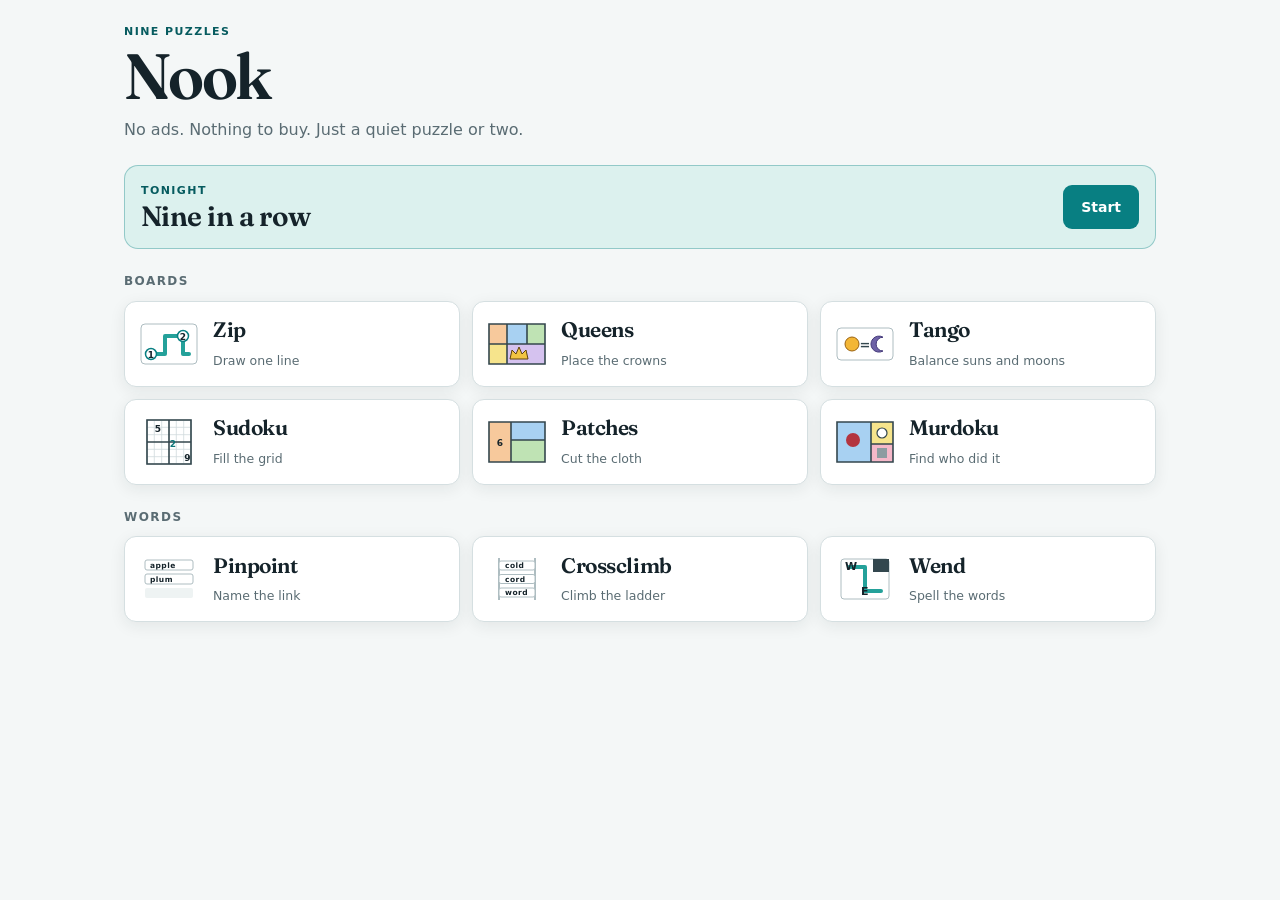
==== commit e11e2023: "Report visitors' browser errors to the company collector (hq/kit/jserr): beacon in the built page, l" ====
--- a/dev.html
+++ b/dev.html
@@ -11,6 +11,7 @@
 <link rel="preconnect" href="https://fonts.gstatic.com" crossorigin>
 <link href="https://fonts.googleapis.com/css2?family=Fraunces:ital,opsz,wght@0,9..144,560;0,9..144,620;1,9..144,560&display=swap" rel="stylesheet">
 <link rel="stylesheet" href="ui/app.css">
+<script src="jserr.js" defer></script>
 </head>
 <body>
 <div id="app"></div>
--- a/ui/app.css
+++ b/ui/app.css
@@ -21,6 +21,7 @@
   --grid-thin: #d0dadc;
   --grid-thick: #34474e;
   --grid-wall: #17262c;
+  --wall-fill: #22343a;
   --path: #24a19a;
   --path-edge: #0a5a57;
   --path-cell: #d3efeb;
@@ -40,11 +41,20 @@
   --victim: #b3343f;
   --on-victim: #ffffff;
   --hatch: #8d9ca1;
+  --lit: #a66f00;
+  /* Murdoku rooms: plain colours first; softened below where color-mix works (Safari 16.2+). */
+  --m0: var(--c1); --m1: var(--c3); --m2: var(--c5); --m3: var(--c2); --m4: var(--c4); --m5: var(--c0);
   --shadow: 0 4px 16px rgb(20 35 42 / 8%);
   --c0: #f7c99c; --c1: #a8d1f2; --c2: #bfe3b4; --c3: #f6e48c; --c4: #d5c2ef; --c5: #f5b8c9;
   --c6: #a2ddd5; --c7: #e3d0b1; --c8: #c5ccd6; --c9: #f2a99a; --c10: #d3e690; --c11: #b9c4f3;
   --serif: Fraunces, "Iowan Old Style", Georgia, serif;
   --sans: "Avenir Next", "Segoe UI", system-ui, sans-serif;
+}
+@supports (color: color-mix(in srgb, red 50%, blue)) {
+  :root {
+    --m0: color-mix(in srgb, var(--c1) 55%, var(--board)); --m1: color-mix(in srgb, var(--c3) 55%, var(--board)); --m2: color-mix(in srgb, var(--c5) 55%, var(--board));
+    --m3: color-mix(in srgb, var(--c2) 55%, var(--board)); --m4: color-mix(in srgb, var(--c4) 55%, var(--board)); --m5: color-mix(in srgb, var(--c0) 55%, var(--board));
+  }
 }
 @media (prefers-color-scheme: dark) {
   :root:not([data-theme="light"]) {
@@ -68,6 +78,7 @@
     --grid-thin: #314247;
     --grid-thick: #aabdc2;
     --grid-wall: #e6eff1;
+    --wall-fill: repeating-linear-gradient(135deg, #060b0c 0 6px, #2a383c 6px 8px);
     --path: #35b8b0;
     --path-edge: #9be3dd;
     --path-cell: #173f3d;
@@ -87,6 +98,8 @@
     --victim: #ff7d86;
     --on-victim: #2a0508;
     --hatch: #63777d;
+    --lit: #f4cb52;
+    --m0: #24476c; --m1: #1c5249; --m2: #5a2d48; --m3: #2c5330; --m4: #44366f; --m5: #6a3631;
     --shadow: 0 4px 16px rgb(0 0 0 / 35%);
     --c0: #6e4a2a; --c1: #24496b; --c2: #2f5a2c; --c3: #6a5d1c; --c4: #4a3a72; --c5: #6d3046;
     --c6: #1f5a54; --c7: #5b4c35; --c8: #3e4652; --c9: #733a30; --c10: #4c5a1f; --c11: #343f78;
@@ -148,7 +161,7 @@
 .art .a-word { fill: var(--ink); font: 600 7.5px var(--sans); letter-spacing: .06em; }
 .art .a-word.big { font: 700 11px var(--sans); }
 .art .a-rail { stroke: var(--line-strong); stroke-width: 2; }
-.art .a-wall { fill: var(--grid-wall); }
+.art .a-wall { fill: var(--ink-2); }
 .art .a-hatch { fill: var(--hatch); }
 .art .a-victim { fill: var(--victim); }
 .art .a-token { fill: var(--token); stroke: var(--token-edge); stroke-width: 1.2; }
@@ -255,7 +268,7 @@
 .sun circle { fill: var(--sun); stroke: var(--sun-edge); stroke-width: 1.2; }
 .moon path { fill: var(--moon); stroke: var(--moon-edge); stroke-width: 1.2; }
 .signs { position: absolute; inset: 0; pointer-events: none; }
-.sign { position: absolute; display: grid; width: clamp(20px, 6.5cqi, 30px); aspect-ratio: 1; place-items: center; transform: translate(-50%, -50%); border: 1.5px solid var(--grid-thick); border-radius: 50%; background: var(--surface); color: var(--ink); font: 800 clamp(13px, 4.2cqi, 19px)/1 var(--sans); }
+.sign { position: absolute; display: grid; width: clamp(22px, 8cqi, 34px); aspect-ratio: 1; place-items: center; transform: translate(-50%, -50%); border: 1.5px solid var(--grid-thick); border-radius: 50%; background: var(--surface); color: var(--ink); font: 800 clamp(14px, 5cqi, 21px)/1 var(--sans); }
 
 /* Sudoku */
 .g-sudoku .cell.peer { background: var(--peer); }
@@ -282,31 +295,46 @@
 .pad.pencil .digit { font-size: 16px; color: var(--muted); }
 
 /* Patches */
-.g-patches .cell.pc0 { background: color-mix(in srgb, var(--c0) 75%, var(--board)); } .g-patches .cell.pc1 { background: color-mix(in srgb, var(--c1) 75%, var(--board)); }
-.g-patches .cell.pc2 { background: color-mix(in srgb, var(--c2) 75%, var(--board)); } .g-patches .cell.pc3 { background: color-mix(in srgb, var(--c3) 75%, var(--board)); }
-.g-patches .cell.pc4 { background: color-mix(in srgb, var(--c4) 75%, var(--board)); } .g-patches .cell.pc5 { background: color-mix(in srgb, var(--c5) 75%, var(--board)); }
-.g-patches .cell.pc6 { background: color-mix(in srgb, var(--c6) 75%, var(--board)); } .g-patches .cell.pc7 { background: color-mix(in srgb, var(--c7) 75%, var(--board)); }
-.g-patches .cell.preview { background: color-mix(in srgb, var(--accent) 30%, var(--board)); }
+.g-patches .cell.pc0 { background: var(--c0); background: color-mix(in srgb, var(--c0) 75%, var(--board)); } .g-patches .cell.pc1 { background: var(--c1); background: color-mix(in srgb, var(--c1) 75%, var(--board)); }
+.g-patches .cell.pc2 { background: var(--c2); background: color-mix(in srgb, var(--c2) 75%, var(--board)); } .g-patches .cell.pc3 { background: var(--c3); background: color-mix(in srgb, var(--c3) 75%, var(--board)); }
+.g-patches .cell.pc4 { background: var(--c4); background: color-mix(in srgb, var(--c4) 75%, var(--board)); } .g-patches .cell.pc5 { background: var(--c5); background: color-mix(in srgb, var(--c5) 75%, var(--board)); }
+.g-patches .cell.pc6 { background: var(--c6); background: color-mix(in srgb, var(--c6) 75%, var(--board)); } .g-patches .cell.pc7 { background: var(--c7); background: color-mix(in srgb, var(--c7) 75%, var(--board)); }
+.g-patches .cell.preview { background: var(--accent-soft); background: color-mix(in srgb, var(--accent) 30%, var(--board)); }
 .g-patches .cell.preview.no { background: repeating-linear-gradient(45deg, var(--bad-soft) 0 6px, var(--board) 6px 12px); }
 .g-patches .cell.anchor { box-shadow: inset 0 0 0 3px var(--accent); }
 .clues-layer { position: absolute; inset: 0; pointer-events: none; }
-.clue { position: absolute; display: flex; flex-direction: column; align-items: center; gap: 1px; transform: translate(-50%, -50%); color: var(--ink); }
-.clue b { font: 700 calc(100cqi / var(--n) * .36)/1 var(--sans); }
+.clue { --cs: calc(100cqi / var(--n)); position: absolute; display: grid; width: var(--cs); height: var(--cs); place-items: center; transform: translate(-50%, -50%); color: var(--ink); }
+.clue > * { grid-area: 1 / 1; }
+.clue b { font: 700 calc(var(--cs) * .34)/1 var(--sans); }
+/* The shape symbol is drawn around the number, big enough to read on a phone. */
+.frame { display: block; border: 2.5px solid var(--accent-strong); border-radius: 3px; background: color-mix(in srgb, var(--board) 70%, transparent); }
+.frame.square { width: calc(var(--cs) * .64); height: calc(var(--cs) * .64); }
+.frame.wide { width: calc(var(--cs) * .86); height: calc(var(--cs) * .5); }
+.frame.tall { width: calc(var(--cs) * .5); height: calc(var(--cs) * .86); }
 .glyph { display: block; width: calc(100cqi / var(--n) * .42); height: calc(100cqi / var(--n) * .42); overflow: visible; }
 .glyph rect { fill: none; stroke: currentColor; stroke-width: 2.2; }
 .clue .glyph { color: var(--accent-strong); }
 
 /* Murdoku */
-.g-murdoku .cell { background: color-mix(in srgb, var(--rm) 55%, var(--board)); }
-.rm0 { --rm: var(--c1); } .rm1 { --rm: var(--c3); } .rm2 { --rm: var(--c5); } .rm3 { --rm: var(--c2); } .rm4 { --rm: var(--c4); } .rm5 { --rm: var(--c0); }
+.g-murdoku .cell { --fill: var(--rm); background: var(--fill); }
+.rm0 { --rm: var(--m0); } .rm1 { --rm: var(--m1); } .rm2 { --rm: var(--m2); } .rm3 { --rm: var(--m3); } .rm4 { --rm: var(--m4); } .rm5 { --rm: var(--m5); }
 .art .rm0 { fill: var(--c1); } .art .rm1 { fill: var(--c3); } .art .rm2 { fill: var(--c5); }
-.g-murdoku .cell.blocked { cursor: not-allowed; background: repeating-linear-gradient(135deg, color-mix(in srgb, var(--rm) 55%, var(--board)) 0 5px, var(--hatch) 5px 7px); }
-.g-murdoku .cell.lit { background: color-mix(in srgb, var(--gold) 45%, var(--board)); }
-.furn { width: 46%; height: 46%; align-self: center; justify-self: center; opacity: .78; }
+.g-murdoku .cell.blocked { cursor: not-allowed; background: repeating-linear-gradient(135deg, var(--fill) 0 5px, var(--hatch) 5px 7px); }
+/* Solved: the victim's room keeps its colour and gets an outline; the other rooms fade. */
+.g-murdoku .cell.dim { opacity: .7; }
+@supports (color: color-mix(in srgb, red 50%, blue)) {
+  .g-murdoku .cell.dim { --fill: color-mix(in srgb, var(--rm) 30%, var(--board)); opacity: 1; }
+}
+.g-murdoku .cell.dim .furn, .g-murdoku .cell.dim .token { opacity: .55; }
+.g-murdoku .cell.lit::before { content: ""; position: absolute; inset: 0; border: 0 solid var(--lit); pointer-events: none; }
+.g-murdoku .cell.lit-n::before { border-top-width: 4px; } .g-murdoku .cell.lit-s::before { border-bottom-width: 4px; }
+.g-murdoku .cell.lit-w::before { border-left-width: 4px; } .g-murdoku .cell.lit-e::before { border-right-width: 4px; }
+.furn { width: 52%; height: 52%; align-self: center; justify-self: center; opacity: .78; }
 .furn path, .furn rect, .furn circle, .furn ellipse { fill: none; stroke: var(--ink-2); stroke-width: 1.7; stroke-linejoin: round; stroke-linecap: round; }
 .furn .thin { stroke-width: 1; }
 .g-murdoku .cell.blocked .furn { width: 58%; height: 58%; opacity: 1; padding: 3px; border-radius: 6px; background: var(--surface); }
-.g-murdoku .cell .token ~ .furn, .g-murdoku .cell .furn:has(+ .token) { width: 34%; height: 34%; align-self: end; justify-self: end; margin: 3px; }
+.g-murdoku .cell .token ~ .furn { width: 38%; height: 38%; align-self: end; justify-self: end; margin: 3px; }
+.g-murdoku .cell .furn:has(+ .token) { width: 38%; height: 38%; align-self: end; justify-self: end; margin: 3px; }
 .token { display: grid; width: 56%; aspect-ratio: 1; place-items: center; border: 2px solid var(--token-edge); border-radius: 50%; background: var(--token); color: #15232a; font: 750 calc(100cqi / var(--n) * .26)/1 var(--sans); box-shadow: 0 1px 3px rgb(0 0 0 / 25%); }
 .token.victim { border-style: double; border-width: 4px; background: var(--victim); color: var(--on-victim); }
 .token.on { outline: 3px solid var(--accent); outline-offset: 2px; }
@@ -337,7 +365,7 @@
 .g-wend .layer-trail { z-index: 0; }
 .g-wend .layer-lines { z-index: 2; }
 .g-wend .cells { z-index: 1; }
-.g-wend .cell.wall { background: var(--grid-wall); cursor: default; }
+.g-wend .cell.wall { background: var(--wall-fill); cursor: default; }
 .letter { display: grid; width: 66%; aspect-ratio: 1; place-items: center; border-radius: 50%; color: var(--ink); font: 700 calc(100cqi / var(--n) * .38)/1 var(--sans); text-transform: uppercase; }
 .g-wend .cell.on .letter { background: var(--accent); color: var(--on-accent); }
 .g-wend .cell.found .letter { background: var(--wd); color: var(--ink); }
@@ -396,9 +424,9 @@
   .home, .play, .summary { padding-right: 16px; padding-left: 16px; }
   .home, .play { padding-top: max(10px, env(safe-area-inset-top)); }
   .shelf { grid-template-columns: repeat(2, minmax(0, 1fr)); gap: 8px; }
-  .tile { grid-template-columns: 44px minmax(0, 1fr); column-gap: 9px; min-height: 76px; padding: 10px; }
-  .art { width: 44px; height: 34px; }
-  .tile-name { font-size: 18px; }
+  .tile { grid-template-columns: 40px minmax(0, 1fr); column-gap: 8px; min-height: 76px; padding: 10px; }
+  .art { width: 40px; height: 30px; }
+  .tile-name { font-size: clamp(15px, 4.6vw, 18px); }
   .tile-sub { font-size: 12px; }
   .tile-extra { display: block; margin: 0; }
   .bar h1 { font-size: 28px; }
